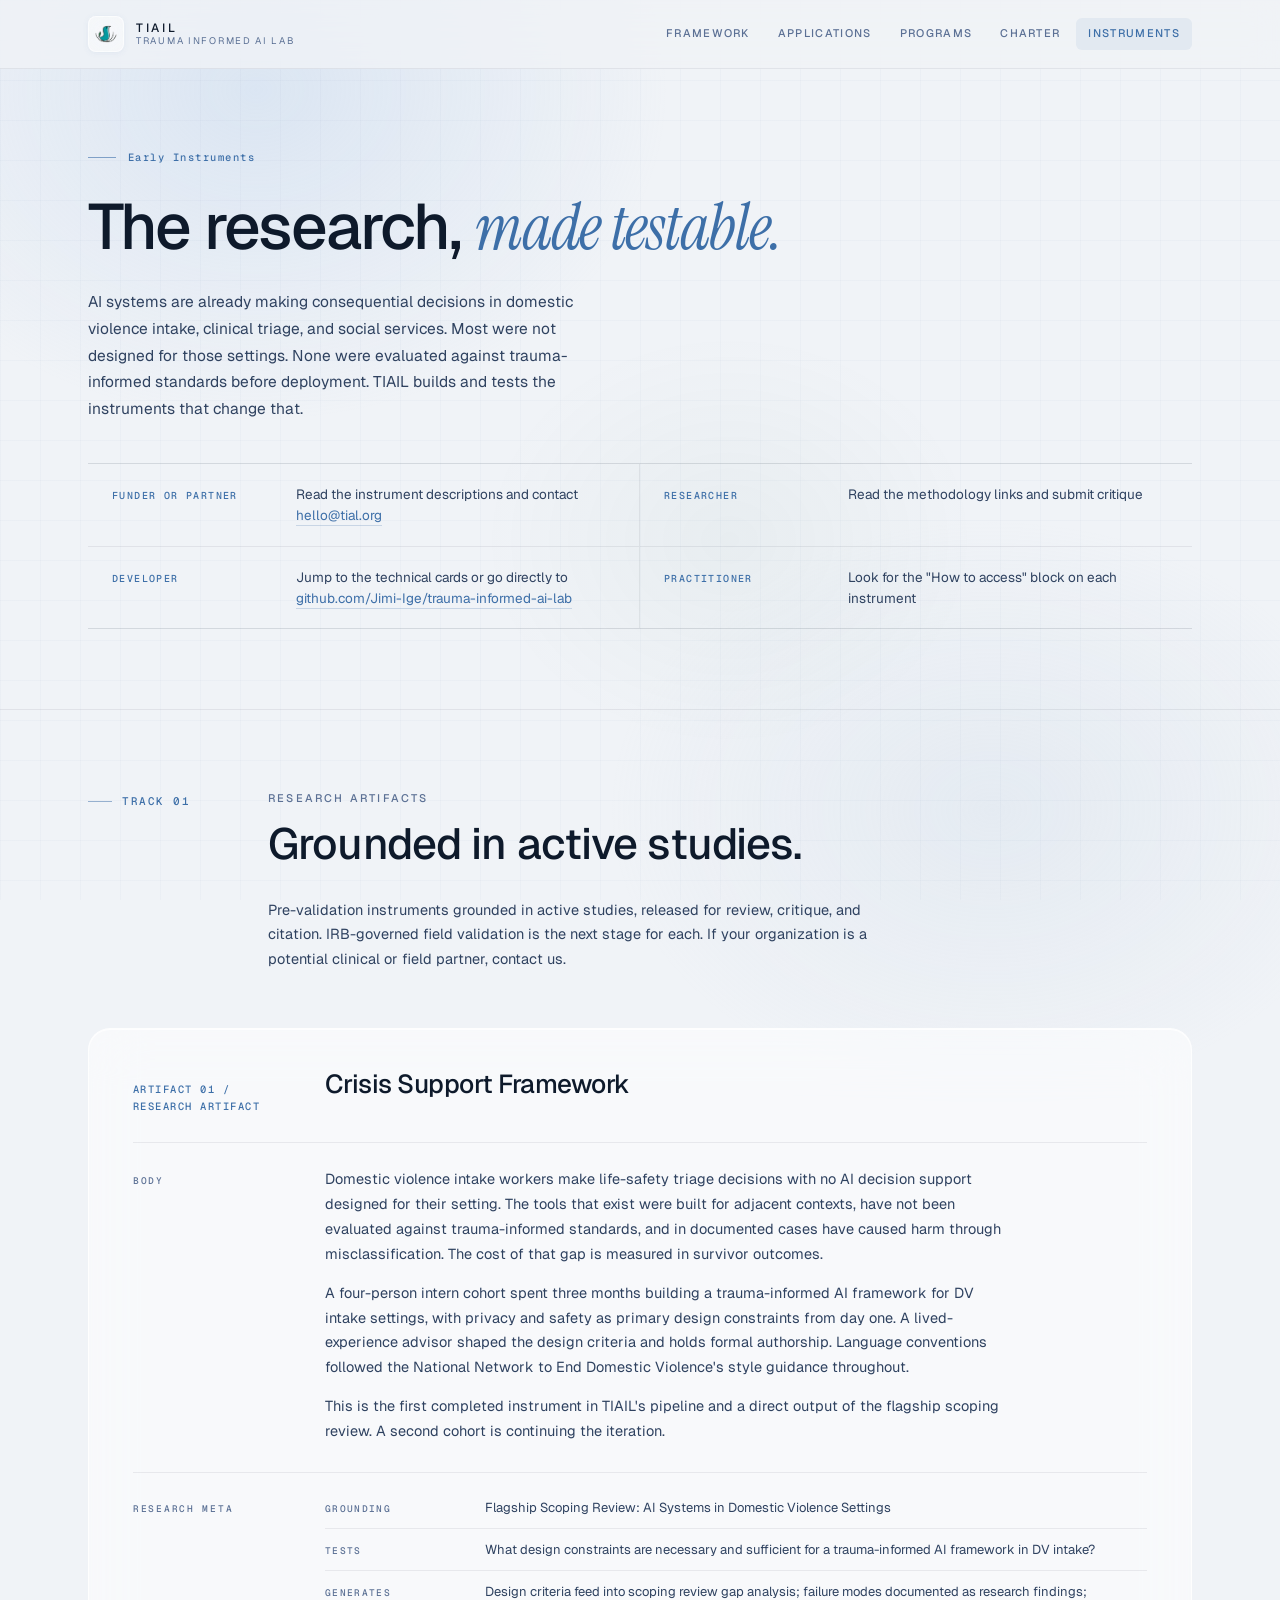
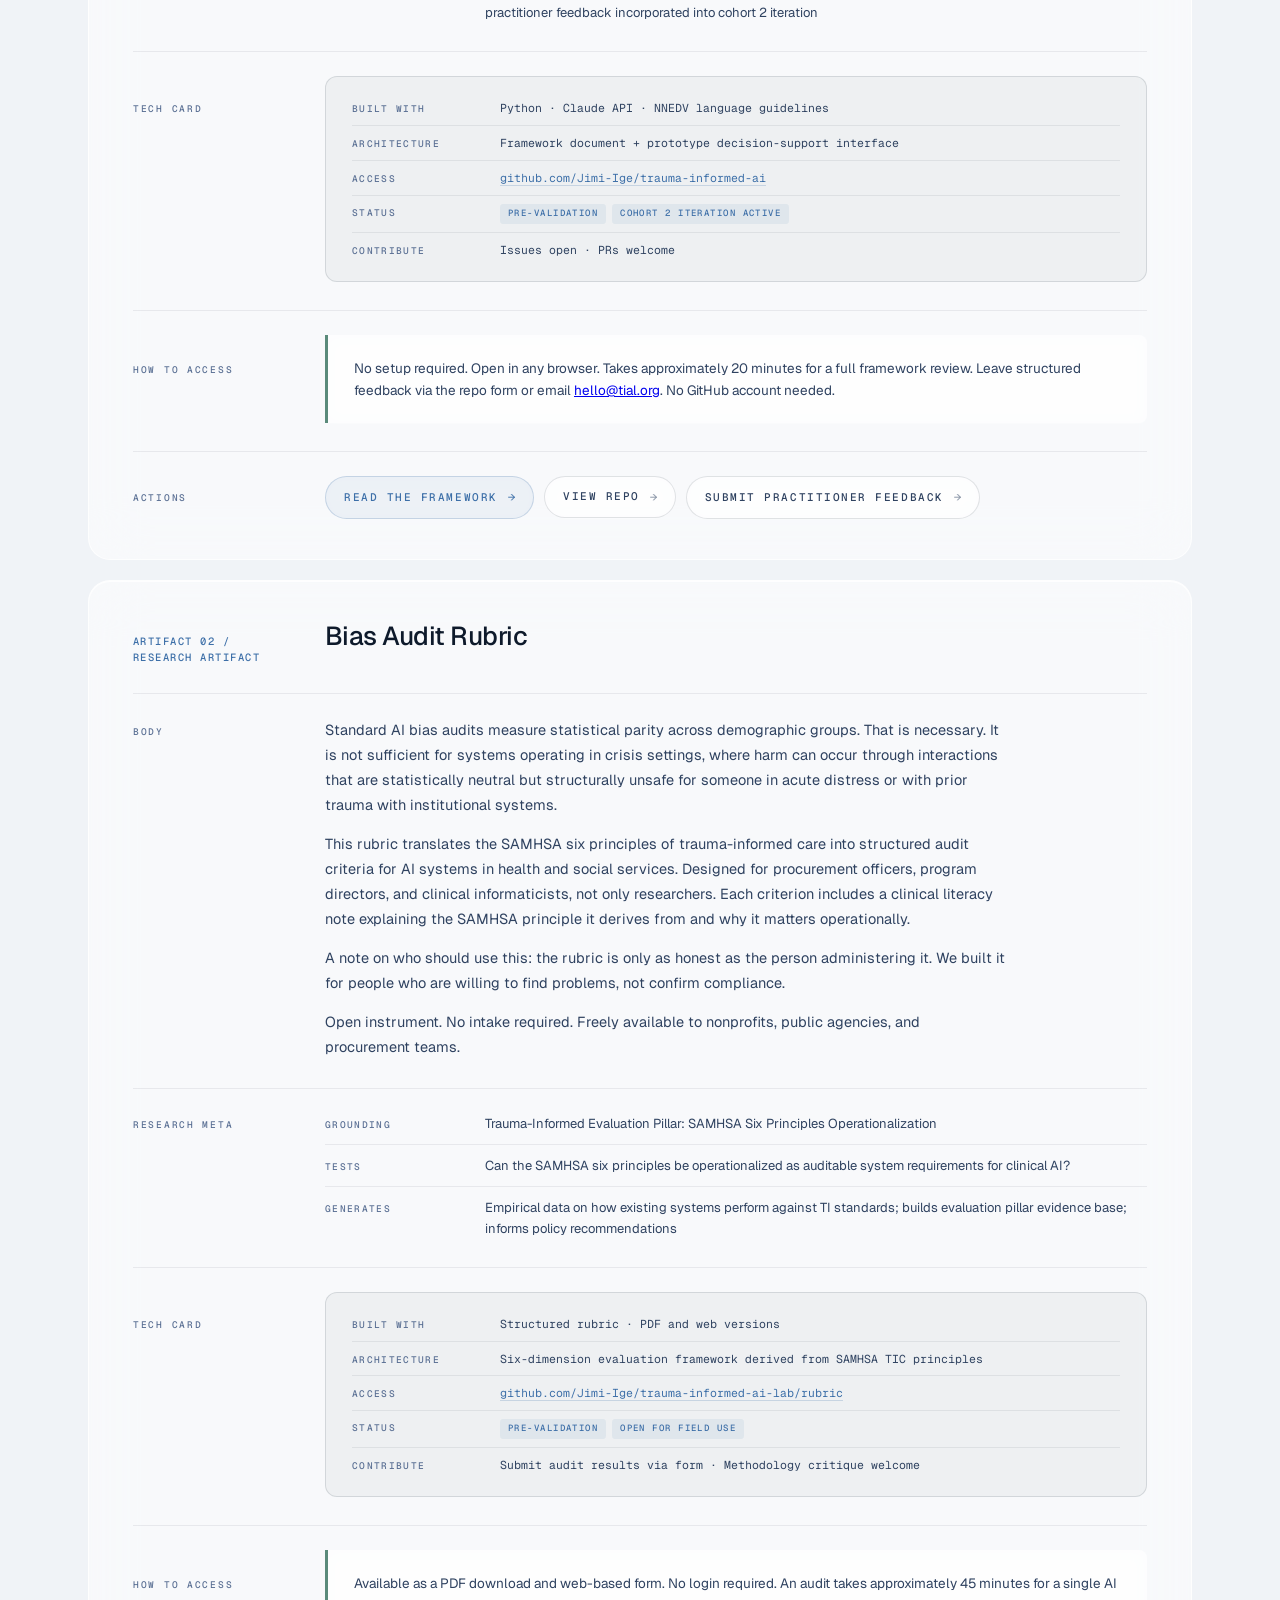
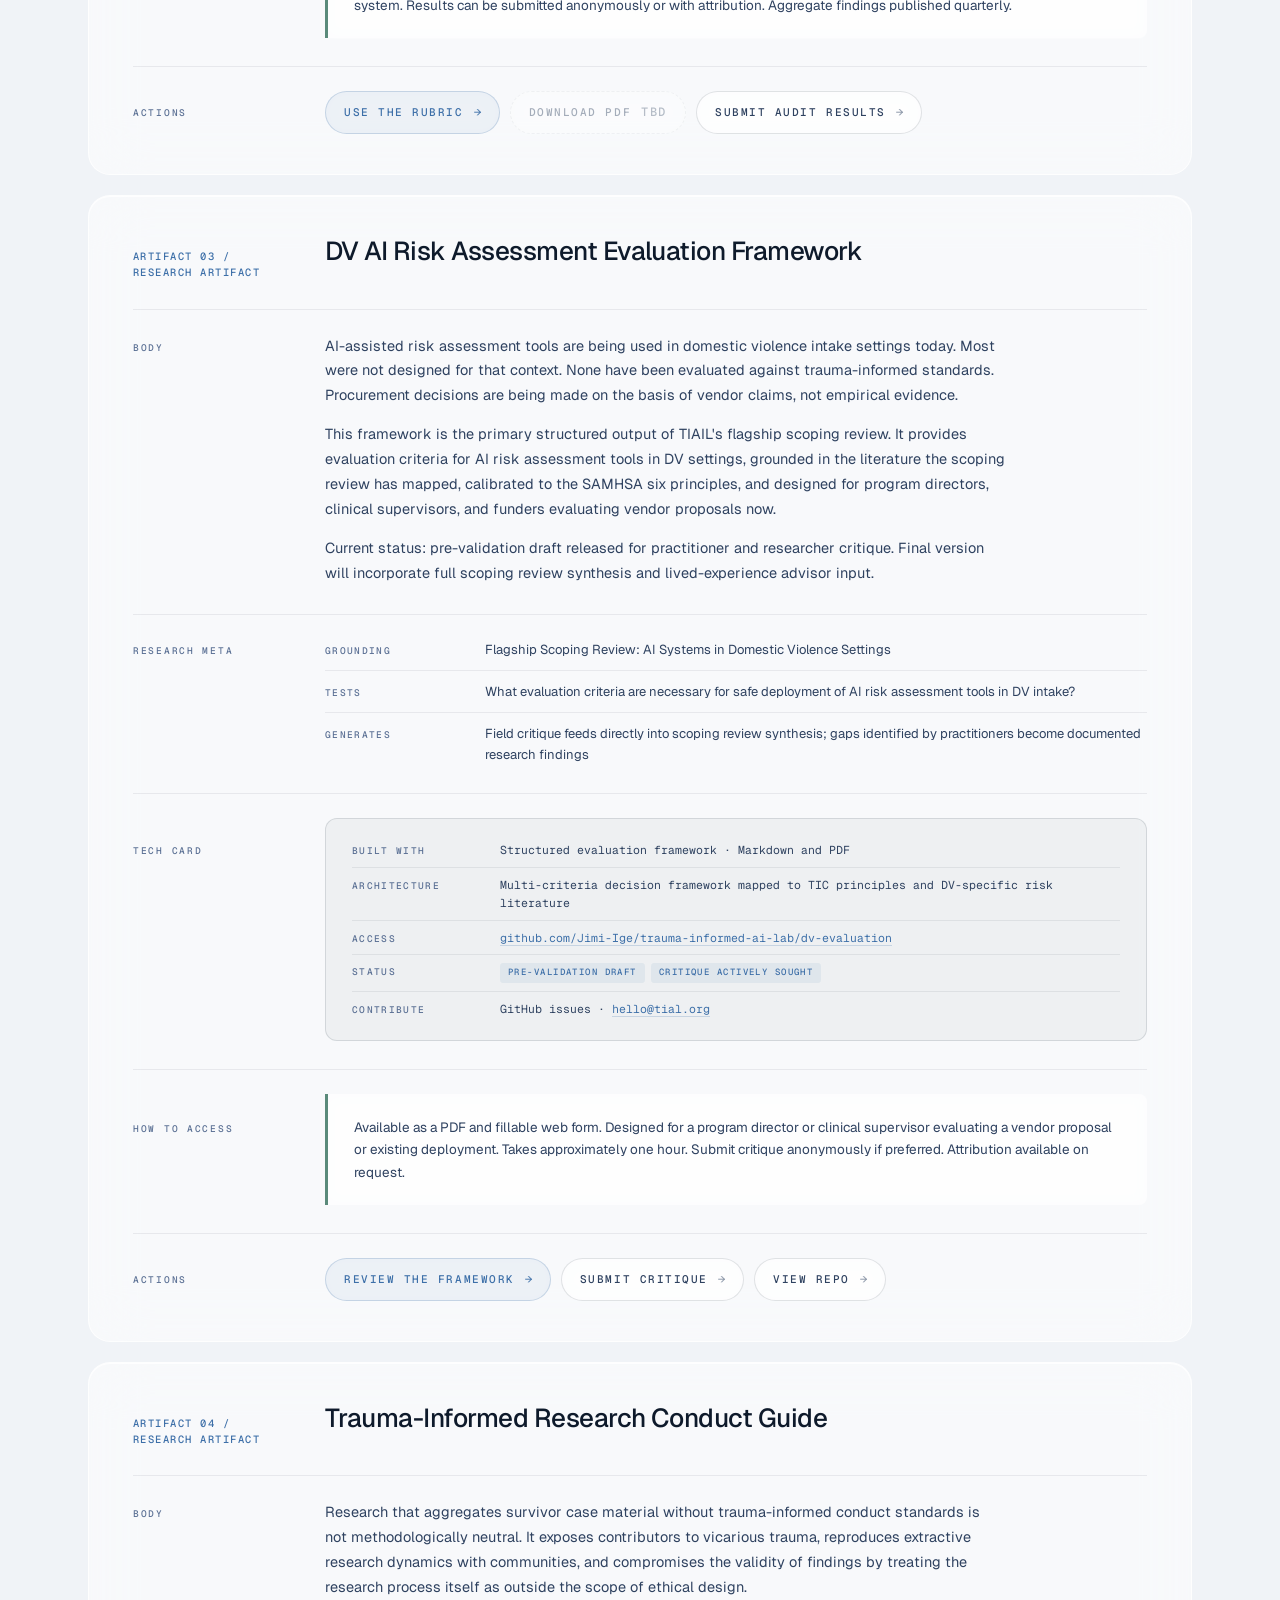
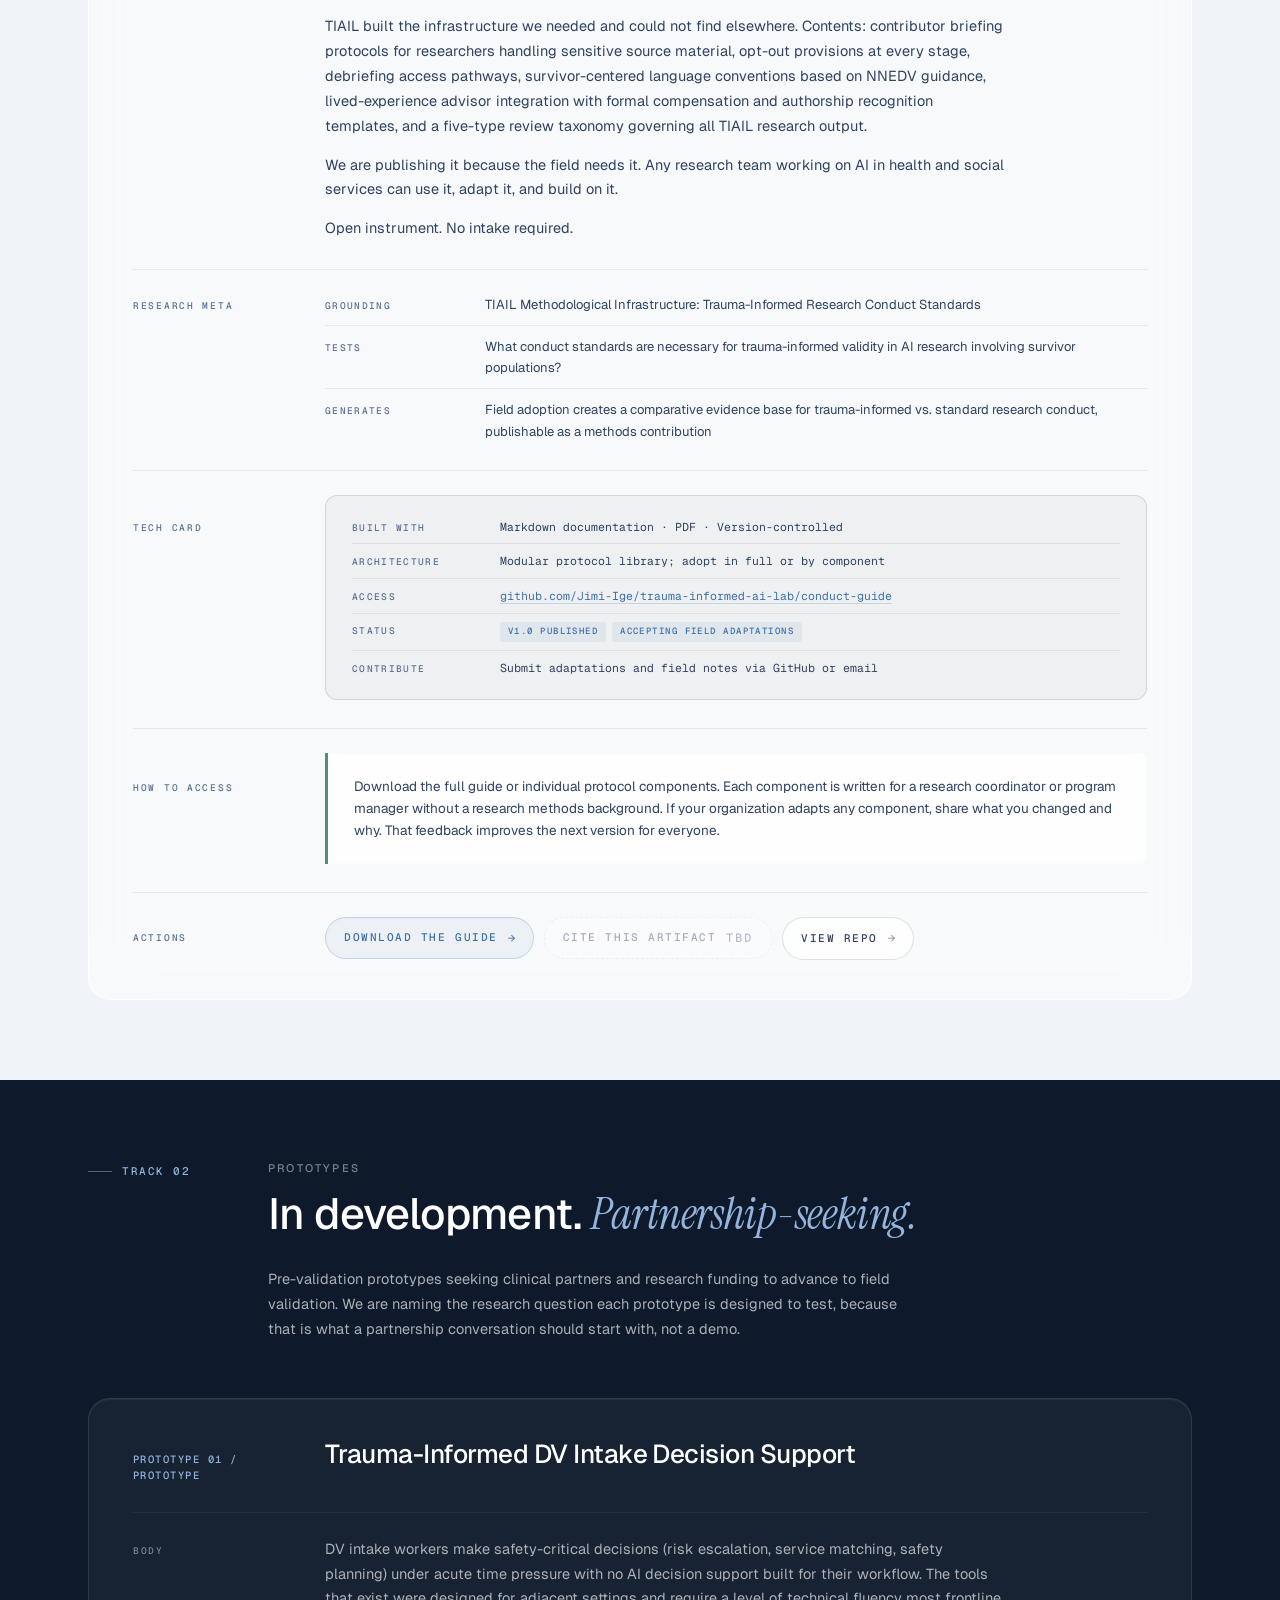
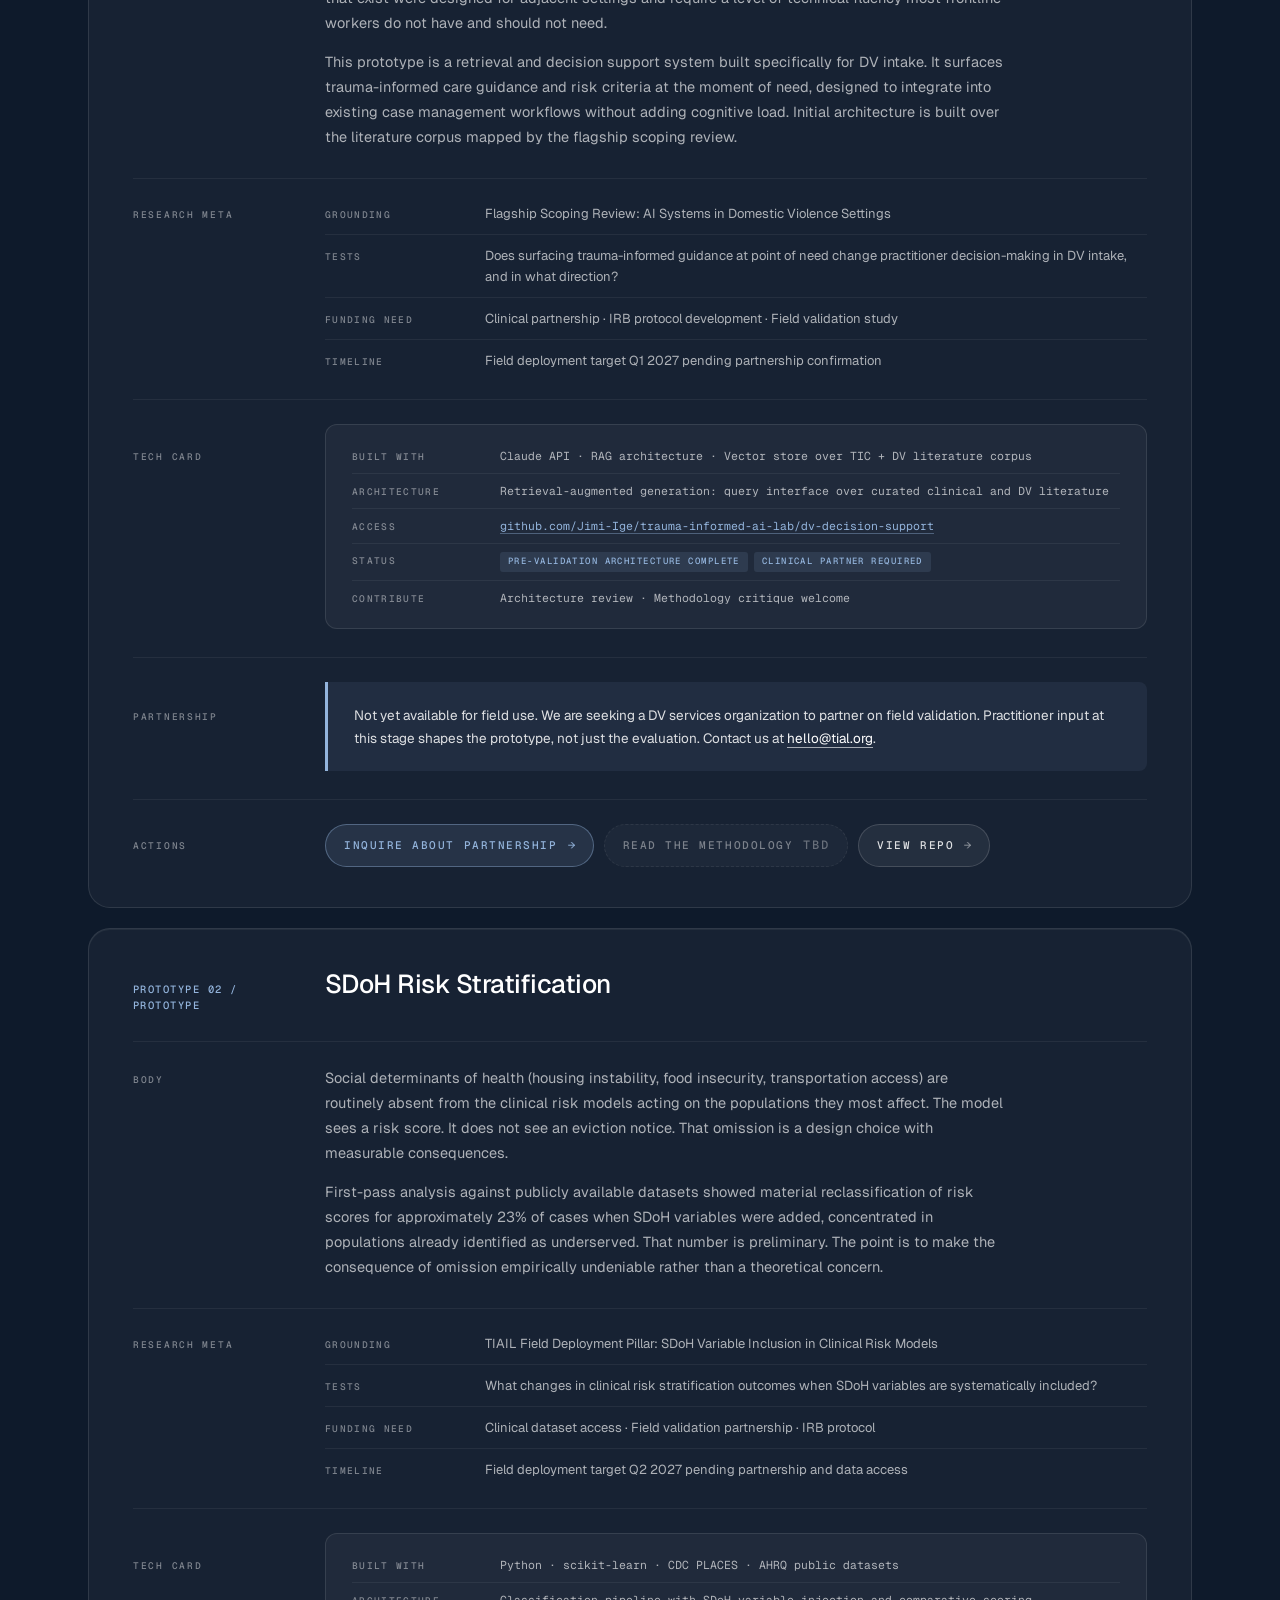
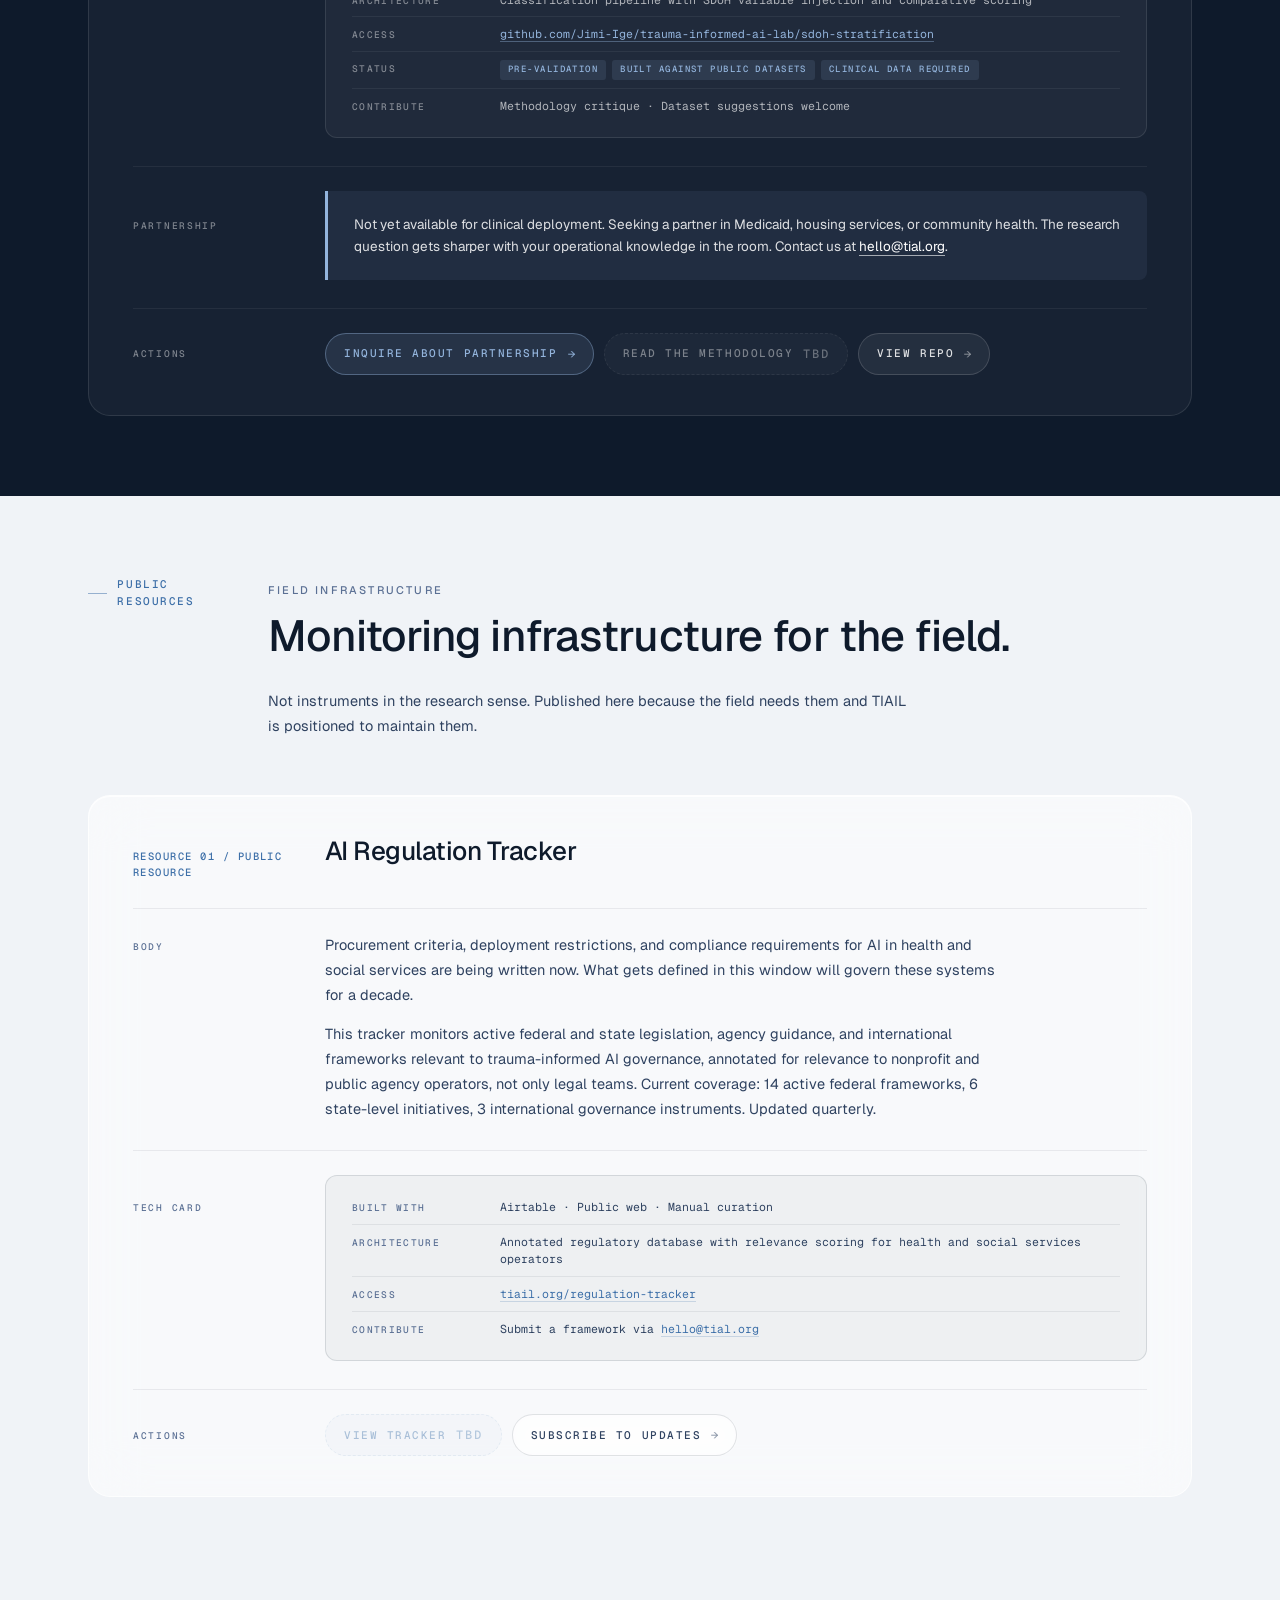
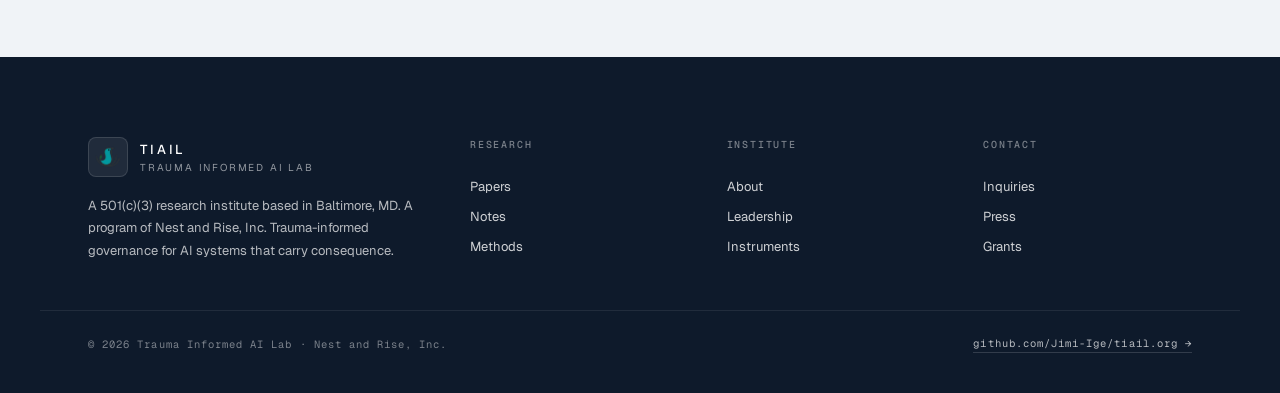
==== early-instruments/index.html @ dbe0c2d2 "Add Early Instruments page at /early-instruments/ Build the Early Instruments section per the suppli" ====
<!DOCTYPE html>
<html lang="en">
<head>
<meta charset="UTF-8" />
<meta name="viewport" content="width=device-width,initial-scale=1" />
<title>Early Instruments — TIAIL</title>
<meta name="description" content="Pre-validation research artifacts and prototypes from the Trauma Informed AI Lab. Grounded in active studies. Released for review, critique, and partnership." />
<link rel="preconnect" href="https://fonts.googleapis.com">
<link rel="preconnect" href="https://fonts.gstatic.com" crossorigin>
<link href="https://fonts.googleapis.com/css2?family=Instrument+Serif:ital@0;1&family=Geist:wght@300;400;500;600&family=Geist+Mono:wght@400;500&display=swap" rel="stylesheet">
<link rel="stylesheet" href="/styles.css" />
</head>
<body data-density="dense">

<div class="bg"></div>
<div class="bg-accent"></div>
<div class="bg-grid"></div>

<!-- ──────────────── HEADER (shared layout) ──────────────── -->
<header class="site-header">
  <div class="header-inner">
    <div class="wordmark">
      <a href="/">
        <div class="wordmark-tile">
          <img src="/assets/nest-and-rise.png" alt="Nest and Rise" />
        </div>
        <div class="wordmark-text">
          <div class="wordmark-main">TIAIL</div>
          <div class="wordmark-sub">Trauma Informed AI Lab</div>
        </div>
      </a>
    </div>
    <nav class="nav">
      <a href="/#framework">Framework</a>
      <a href="/#applications">Applications</a>
      <a href="/#programs">Programs</a>
      <a href="/#charter">Charter</a>
      <a href="/early-instruments/" class="active">Instruments</a>
    </nav>
  </div>
</header>

<!-- ──────────────── BAND 1 — HERO ──────────────── -->
<section class="section">
  <div class="wrap">
    <div class="hero-eyebrow">Early Instruments</div>
    <h1 class="hero-title">The research, <em>made testable.</em></h1>
    <p class="hero-body">
      AI systems are already making consequential decisions in domestic violence intake, clinical
      triage, and social services. Most were not designed for those settings. None were evaluated
      against trauma-informed standards before deployment. TIAIL builds and tests the instruments
      that change that.
    </p>
    <div class="audience-routing">
      <div class="audience-row">
        <div class="audience-role">Funder or partner</div>
        <div class="audience-direction">Read the instrument descriptions and contact <a href="mailto:hello@tial.org">hello@tial.org</a></div>
      </div>
      <div class="audience-row">
        <div class="audience-role">Researcher</div>
        <div class="audience-direction">Read the methodology links and submit critique</div>
      </div>
      <div class="audience-row">
        <div class="audience-role">Developer</div>
        <div class="audience-direction">Jump to the technical cards or go directly to <a href="https://github.com/Jimi-Ige/trauma-informed-ai-lab" target="_blank" rel="noopener">github.com/Jimi-Ige/trauma-informed-ai-lab</a></div>
      </div>
      <div class="audience-row">
        <div class="audience-role">Practitioner</div>
        <div class="audience-direction">Look for the "How to access" block on each instrument</div>
      </div>
    </div>
  </div>
</section>

<!-- ──────────────── BAND 2 — TRACK 01: RESEARCH ARTIFACTS ──────────────── -->
<section class="section">
  <div class="wrap">
    <div class="sec-head track-head">
      <div class="sec-n">Track 01</div>
      <div>
        <div class="sec-label">Research Artifacts</div>
        <h2 class="sec-title">Grounded in active studies.</h2>
        <div class="sec-intro">
          Pre-validation instruments grounded in active studies, released for review, critique, and
          citation. IRB-governed field validation is the next stage for each. If your organization
          is a potential clinical or field partner, contact us.
        </div>
      </div>
    </div>

    <div class="instrument-list">

      <!-- ARTIFACT 01 — Crisis Support Framework -->
      <article class="instrument" id="artifact-01">
        <div class="instrument-row">
          <div class="instrument-index">Artifact 01 / Research Artifact</div>
          <h3 class="instrument-title">Crisis Support Framework</h3>
        </div>
        <div class="instrument-row">
          <div class="instrument-gutter-label">Body</div>
          <div class="instrument-body-text">
            <p>Domestic violence intake workers make life-safety triage decisions with no AI decision support designed for their setting. The tools that exist were built for adjacent contexts, have not been evaluated against trauma-informed standards, and in documented cases have caused harm through misclassification. The cost of that gap is measured in survivor outcomes.</p>
            <p>A four-person intern cohort spent three months building a trauma-informed AI framework for DV intake settings, with privacy and safety as primary design constraints from day one. A lived-experience advisor shaped the design criteria and holds formal authorship. Language conventions followed the National Network to End Domestic Violence's style guidance throughout.</p>
            <p>This is the first completed instrument in TIAIL's pipeline and a direct output of the flagship scoping review. A second cohort is continuing the iteration.</p>
          </div>
        </div>
        <div class="instrument-row">
          <div class="instrument-gutter-label">Research meta</div>
          <div class="research-meta-list">
            <div class="research-meta-row">
              <div class="research-meta-label">Grounding</div>
              <div class="research-meta-value">Flagship Scoping Review: AI Systems in Domestic Violence Settings</div>
            </div>
            <div class="research-meta-row">
              <div class="research-meta-label">Tests</div>
              <div class="research-meta-value">What design constraints are necessary and sufficient for a trauma-informed AI framework in DV intake?</div>
            </div>
            <div class="research-meta-row">
              <div class="research-meta-label">Generates</div>
              <div class="research-meta-value">Design criteria feed into scoping review gap analysis; failure modes documented as research findings; practitioner feedback incorporated into cohort 2 iteration</div>
            </div>
          </div>
        </div>
        <div class="instrument-row">
          <div class="instrument-gutter-label">Tech card</div>
          <div class="tech-card">
            <div class="tech-row">
              <div class="tech-label">Built with</div>
              <div class="tech-value">Python · Claude API · NNEDV language guidelines</div>
            </div>
            <div class="tech-row">
              <div class="tech-label">Architecture</div>
              <div class="tech-value">Framework document + prototype decision-support interface</div>
            </div>
            <div class="tech-row">
              <div class="tech-label">Access</div>
              <div class="tech-value"><a href="https://github.com/Jimi-Ige/trauma-informed-ai" target="_blank" rel="noopener">github.com/Jimi-Ige/trauma-informed-ai</a></div>
            </div>
            <div class="tech-row">
              <div class="tech-label">Status</div>
              <div class="tech-value">
                <div class="tech-badges">
                  <span class="tech-badge">Pre-validation</span>
                  <span class="tech-badge">Cohort 2 iteration active</span>
                </div>
              </div>
            </div>
            <div class="tech-row">
              <div class="tech-label">Contribute</div>
              <div class="tech-value">Issues open · PRs welcome</div>
            </div>
          </div>
        </div>
        <div class="instrument-row">
          <div class="instrument-gutter-label">How to access</div>
          <div class="practitioner-block">
            <p class="practitioner-text">No setup required. Open in any browser. Takes approximately 20 minutes for a full framework review. Leave structured feedback via the repo form or email <a href="mailto:hello@tial.org">hello@tial.org</a>. No GitHub account needed.</p>
          </div>
        </div>
        <div class="instrument-row">
          <div class="instrument-gutter-label">Actions</div>
          <div class="cta-row">
            <a class="cta-btn primary" href="https://github.com/Jimi-Ige/trauma-informed-ai" target="_blank" rel="noopener">Read the framework</a>
            <a class="cta-btn" href="https://github.com/Jimi-Ige/trauma-informed-ai" target="_blank" rel="noopener">View repo</a>
            <a class="cta-btn" href="mailto:hello@tial.org">Submit practitioner feedback</a>
          </div>
        </div>
      </article>

      <!-- ARTIFACT 02 — Bias Audit Rubric -->
      <article class="instrument" id="artifact-02">
        <div class="instrument-row">
          <div class="instrument-index">Artifact 02 / Research Artifact</div>
          <h3 class="instrument-title">Bias Audit Rubric</h3>
        </div>
        <div class="instrument-row">
          <div class="instrument-gutter-label">Body</div>
          <div class="instrument-body-text">
            <p>Standard AI bias audits measure statistical parity across demographic groups. That is necessary. It is not sufficient for systems operating in crisis settings, where harm can occur through interactions that are statistically neutral but structurally unsafe for someone in acute distress or with prior trauma with institutional systems.</p>
            <p>This rubric translates the SAMHSA six principles of trauma-informed care into structured audit criteria for AI systems in health and social services. Designed for procurement officers, program directors, and clinical informaticists, not only researchers. Each criterion includes a clinical literacy note explaining the SAMHSA principle it derives from and why it matters operationally.</p>
            <p>A note on who should use this: the rubric is only as honest as the person administering it. We built it for people who are willing to find problems, not confirm compliance.</p>
            <p>Open instrument. No intake required. Freely available to nonprofits, public agencies, and procurement teams.</p>
          </div>
        </div>
        <div class="instrument-row">
          <div class="instrument-gutter-label">Research meta</div>
          <div class="research-meta-list">
            <div class="research-meta-row">
              <div class="research-meta-label">Grounding</div>
              <div class="research-meta-value">Trauma-Informed Evaluation Pillar: SAMHSA Six Principles Operationalization</div>
            </div>
            <div class="research-meta-row">
              <div class="research-meta-label">Tests</div>
              <div class="research-meta-value">Can the SAMHSA six principles be operationalized as auditable system requirements for clinical AI?</div>
            </div>
            <div class="research-meta-row">
              <div class="research-meta-label">Generates</div>
              <div class="research-meta-value">Empirical data on how existing systems perform against TI standards; builds evaluation pillar evidence base; informs policy recommendations</div>
            </div>
          </div>
        </div>
        <div class="instrument-row">
          <div class="instrument-gutter-label">Tech card</div>
          <div class="tech-card">
            <div class="tech-row">
              <div class="tech-label">Built with</div>
              <div class="tech-value">Structured rubric · PDF and web versions</div>
            </div>
            <div class="tech-row">
              <div class="tech-label">Architecture</div>
              <div class="tech-value">Six-dimension evaluation framework derived from SAMHSA TIC principles</div>
            </div>
            <div class="tech-row">
              <div class="tech-label">Access</div>
              <div class="tech-value"><a href="https://github.com/Jimi-Ige/trauma-informed-ai-lab/rubric" target="_blank" rel="noopener">github.com/Jimi-Ige/trauma-informed-ai-lab/rubric</a></div>
            </div>
            <div class="tech-row">
              <div class="tech-label">Status</div>
              <div class="tech-value">
                <div class="tech-badges">
                  <span class="tech-badge">Pre-validation</span>
                  <span class="tech-badge">Open for field use</span>
                </div>
              </div>
            </div>
            <div class="tech-row">
              <div class="tech-label">Contribute</div>
              <div class="tech-value">Submit audit results via form · Methodology critique welcome</div>
            </div>
          </div>
        </div>
        <div class="instrument-row">
          <div class="instrument-gutter-label">How to access</div>
          <div class="practitioner-block">
            <p class="practitioner-text">Available as a PDF download and web-based form. No login required. An audit takes approximately 45 minutes for a single AI system. Results can be submitted anonymously or with attribution. Aggregate findings published quarterly.</p>
          </div>
        </div>
        <div class="instrument-row">
          <div class="instrument-gutter-label">Actions</div>
          <div class="cta-row">
            <a class="cta-btn primary" href="https://github.com/Jimi-Ige/trauma-informed-ai-lab/rubric" target="_blank" rel="noopener">Use the rubric</a>
            <a class="cta-btn disabled" href="[PDF link]" aria-disabled="true">Download PDF</a>
            <a class="cta-btn" href="mailto:hello@tial.org">Submit audit results</a>
          </div>
        </div>
      </article>

      <!-- ARTIFACT 03 — DV AI Risk Assessment Evaluation Framework -->
      <article class="instrument" id="artifact-03">
        <div class="instrument-row">
          <div class="instrument-index">Artifact 03 / Research Artifact</div>
          <h3 class="instrument-title">DV AI Risk Assessment Evaluation Framework</h3>
        </div>
        <div class="instrument-row">
          <div class="instrument-gutter-label">Body</div>
          <div class="instrument-body-text">
            <p>AI-assisted risk assessment tools are being used in domestic violence intake settings today. Most were not designed for that context. None have been evaluated against trauma-informed standards. Procurement decisions are being made on the basis of vendor claims, not empirical evidence.</p>
            <p>This framework is the primary structured output of TIAIL's flagship scoping review. It provides evaluation criteria for AI risk assessment tools in DV settings, grounded in the literature the scoping review has mapped, calibrated to the SAMHSA six principles, and designed for program directors, clinical supervisors, and funders evaluating vendor proposals now.</p>
            <p>Current status: pre-validation draft released for practitioner and researcher critique. Final version will incorporate full scoping review synthesis and lived-experience advisor input.</p>
          </div>
        </div>
        <div class="instrument-row">
          <div class="instrument-gutter-label">Research meta</div>
          <div class="research-meta-list">
            <div class="research-meta-row">
              <div class="research-meta-label">Grounding</div>
              <div class="research-meta-value">Flagship Scoping Review: AI Systems in Domestic Violence Settings</div>
            </div>
            <div class="research-meta-row">
              <div class="research-meta-label">Tests</div>
              <div class="research-meta-value">What evaluation criteria are necessary for safe deployment of AI risk assessment tools in DV intake?</div>
            </div>
            <div class="research-meta-row">
              <div class="research-meta-label">Generates</div>
              <div class="research-meta-value">Field critique feeds directly into scoping review synthesis; gaps identified by practitioners become documented research findings</div>
            </div>
          </div>
        </div>
        <div class="instrument-row">
          <div class="instrument-gutter-label">Tech card</div>
          <div class="tech-card">
            <div class="tech-row">
              <div class="tech-label">Built with</div>
              <div class="tech-value">Structured evaluation framework · Markdown and PDF</div>
            </div>
            <div class="tech-row">
              <div class="tech-label">Architecture</div>
              <div class="tech-value">Multi-criteria decision framework mapped to TIC principles and DV-specific risk literature</div>
            </div>
            <div class="tech-row">
              <div class="tech-label">Access</div>
              <div class="tech-value"><a href="https://github.com/Jimi-Ige/trauma-informed-ai-lab/dv-evaluation" target="_blank" rel="noopener">github.com/Jimi-Ige/trauma-informed-ai-lab/dv-evaluation</a></div>
            </div>
            <div class="tech-row">
              <div class="tech-label">Status</div>
              <div class="tech-value">
                <div class="tech-badges">
                  <span class="tech-badge">Pre-validation draft</span>
                  <span class="tech-badge">Critique actively sought</span>
                </div>
              </div>
            </div>
            <div class="tech-row">
              <div class="tech-label">Contribute</div>
              <div class="tech-value">GitHub issues · <a href="mailto:hello@tial.org">hello@tial.org</a></div>
            </div>
          </div>
        </div>
        <div class="instrument-row">
          <div class="instrument-gutter-label">How to access</div>
          <div class="practitioner-block">
            <p class="practitioner-text">Available as a PDF and fillable web form. Designed for a program director or clinical supervisor evaluating a vendor proposal or existing deployment. Takes approximately one hour. Submit critique anonymously if preferred. Attribution available on request.</p>
          </div>
        </div>
        <div class="instrument-row">
          <div class="instrument-gutter-label">Actions</div>
          <div class="cta-row">
            <a class="cta-btn primary" href="https://github.com/Jimi-Ige/trauma-informed-ai-lab/dv-evaluation" target="_blank" rel="noopener">Review the framework</a>
            <a class="cta-btn" href="mailto:hello@tial.org">Submit critique</a>
            <a class="cta-btn" href="https://github.com/Jimi-Ige/trauma-informed-ai-lab/dv-evaluation" target="_blank" rel="noopener">View repo</a>
          </div>
        </div>
      </article>

      <!-- ARTIFACT 04 — Trauma-Informed Research Conduct Guide -->
      <article class="instrument" id="artifact-04">
        <div class="instrument-row">
          <div class="instrument-index">Artifact 04 / Research Artifact</div>
          <h3 class="instrument-title">Trauma-Informed Research Conduct Guide</h3>
        </div>
        <div class="instrument-row">
          <div class="instrument-gutter-label">Body</div>
          <div class="instrument-body-text">
            <p>Research that aggregates survivor case material without trauma-informed conduct standards is not methodologically neutral. It exposes contributors to vicarious trauma, reproduces extractive research dynamics with communities, and compromises the validity of findings by treating the research process itself as outside the scope of ethical design.</p>
            <p>TIAIL built the infrastructure we needed and could not find elsewhere. Contents: contributor briefing protocols for researchers handling sensitive source material, opt-out provisions at every stage, debriefing access pathways, survivor-centered language conventions based on NNEDV guidance, lived-experience advisor integration with formal compensation and authorship recognition templates, and a five-type review taxonomy governing all TIAIL research output.</p>
            <p>We are publishing it because the field needs it. Any research team working on AI in health and social services can use it, adapt it, and build on it.</p>
            <p>Open instrument. No intake required.</p>
          </div>
        </div>
        <div class="instrument-row">
          <div class="instrument-gutter-label">Research meta</div>
          <div class="research-meta-list">
            <div class="research-meta-row">
              <div class="research-meta-label">Grounding</div>
              <div class="research-meta-value">TIAIL Methodological Infrastructure: Trauma-Informed Research Conduct Standards</div>
            </div>
            <div class="research-meta-row">
              <div class="research-meta-label">Tests</div>
              <div class="research-meta-value">What conduct standards are necessary for trauma-informed validity in AI research involving survivor populations?</div>
            </div>
            <div class="research-meta-row">
              <div class="research-meta-label">Generates</div>
              <div class="research-meta-value">Field adoption creates a comparative evidence base for trauma-informed vs. standard research conduct, publishable as a methods contribution</div>
            </div>
          </div>
        </div>
        <div class="instrument-row">
          <div class="instrument-gutter-label">Tech card</div>
          <div class="tech-card">
            <div class="tech-row">
              <div class="tech-label">Built with</div>
              <div class="tech-value">Markdown documentation · PDF · Version-controlled</div>
            </div>
            <div class="tech-row">
              <div class="tech-label">Architecture</div>
              <div class="tech-value">Modular protocol library; adopt in full or by component</div>
            </div>
            <div class="tech-row">
              <div class="tech-label">Access</div>
              <div class="tech-value"><a href="https://github.com/Jimi-Ige/trauma-informed-ai-lab/conduct-guide" target="_blank" rel="noopener">github.com/Jimi-Ige/trauma-informed-ai-lab/conduct-guide</a></div>
            </div>
            <div class="tech-row">
              <div class="tech-label">Status</div>
              <div class="tech-value">
                <div class="tech-badges">
                  <span class="tech-badge">V1.0 published</span>
                  <span class="tech-badge">Accepting field adaptations</span>
                </div>
              </div>
            </div>
            <div class="tech-row">
              <div class="tech-label">Contribute</div>
              <div class="tech-value">Submit adaptations and field notes via GitHub or email</div>
            </div>
          </div>
        </div>
        <div class="instrument-row">
          <div class="instrument-gutter-label">How to access</div>
          <div class="practitioner-block">
            <p class="practitioner-text">Download the full guide or individual protocol components. Each component is written for a research coordinator or program manager without a research methods background. If your organization adapts any component, share what you changed and why. That feedback improves the next version for everyone.</p>
          </div>
        </div>
        <div class="instrument-row">
          <div class="instrument-gutter-label">Actions</div>
          <div class="cta-row">
            <a class="cta-btn primary" href="https://github.com/Jimi-Ige/trauma-informed-ai-lab/conduct-guide" target="_blank" rel="noopener">Download the guide</a>
            <a class="cta-btn disabled" href="[citation link]" aria-disabled="true">Cite this artifact</a>
            <a class="cta-btn" href="https://github.com/Jimi-Ige/trauma-informed-ai-lab/conduct-guide" target="_blank" rel="noopener">View repo</a>
          </div>
        </div>
      </article>

    </div>
  </div>
</section>

<!-- ──────────────── BAND 3 — TRACK 02: PROTOTYPES (dark palette) ──────────────── -->
<section class="section section-dark">
  <div class="wrap">
    <div class="sec-head track-head">
      <div class="sec-n">Track 02</div>
      <div>
        <div class="sec-label">Prototypes</div>
        <h2 class="sec-title">In development. <em>Partnership-seeking.</em></h2>
        <div class="sec-intro">
          Pre-validation prototypes seeking clinical partners and research funding to advance to
          field validation. We are naming the research question each prototype is designed to
          test, because that is what a partnership conversation should start with, not a demo.
        </div>
      </div>
    </div>

    <div class="instrument-list">

      <!-- PROTOTYPE 01 — Trauma-Informed DV Intake Decision Support -->
      <article class="instrument" id="prototype-01">
        <div class="instrument-row">
          <div class="instrument-index">Prototype 01 / Prototype</div>
          <h3 class="instrument-title">Trauma-Informed DV Intake Decision Support</h3>
        </div>
        <div class="instrument-row">
          <div class="instrument-gutter-label">Body</div>
          <div class="instrument-body-text">
            <p>DV intake workers make safety-critical decisions (risk escalation, service matching, safety planning) under acute time pressure with no AI decision support built for their workflow. The tools that exist were designed for adjacent settings and require a level of technical fluency most frontline workers do not have and should not need.</p>
            <p>This prototype is a retrieval and decision support system built specifically for DV intake. It surfaces trauma-informed care guidance and risk criteria at the moment of need, designed to integrate into existing case management workflows without adding cognitive load. Initial architecture is built over the literature corpus mapped by the flagship scoping review.</p>
          </div>
        </div>
        <div class="instrument-row">
          <div class="instrument-gutter-label">Research meta</div>
          <div class="research-meta-list">
            <div class="research-meta-row">
              <div class="research-meta-label">Grounding</div>
              <div class="research-meta-value">Flagship Scoping Review: AI Systems in Domestic Violence Settings</div>
            </div>
            <div class="research-meta-row">
              <div class="research-meta-label">Tests</div>
              <div class="research-meta-value">Does surfacing trauma-informed guidance at point of need change practitioner decision-making in DV intake, and in what direction?</div>
            </div>
            <div class="research-meta-row">
              <div class="research-meta-label">Funding need</div>
              <div class="research-meta-value">Clinical partnership · IRB protocol development · Field validation study</div>
            </div>
            <div class="research-meta-row">
              <div class="research-meta-label">Timeline</div>
              <div class="research-meta-value">Field deployment target Q1 2027 pending partnership confirmation</div>
            </div>
          </div>
        </div>
        <div class="instrument-row">
          <div class="instrument-gutter-label">Tech card</div>
          <div class="tech-card">
            <div class="tech-row">
              <div class="tech-label">Built with</div>
              <div class="tech-value">Claude API · RAG architecture · Vector store over TIC + DV literature corpus</div>
            </div>
            <div class="tech-row">
              <div class="tech-label">Architecture</div>
              <div class="tech-value">Retrieval-augmented generation: query interface over curated clinical and DV literature</div>
            </div>
            <div class="tech-row">
              <div class="tech-label">Access</div>
              <div class="tech-value"><a href="https://github.com/Jimi-Ige/trauma-informed-ai-lab/dv-decision-support" target="_blank" rel="noopener">github.com/Jimi-Ige/trauma-informed-ai-lab/dv-decision-support</a></div>
            </div>
            <div class="tech-row">
              <div class="tech-label">Status</div>
              <div class="tech-value">
                <div class="tech-badges">
                  <span class="tech-badge">Pre-validation architecture complete</span>
                  <span class="tech-badge">Clinical partner required</span>
                </div>
              </div>
            </div>
            <div class="tech-row">
              <div class="tech-label">Contribute</div>
              <div class="tech-value">Architecture review · Methodology critique welcome</div>
            </div>
          </div>
        </div>
        <div class="instrument-row">
          <div class="instrument-gutter-label">Partnership</div>
          <div class="partnership-callout">
            <p class="partnership-text">Not yet available for field use. We are seeking a DV services organization to partner on field validation. Practitioner input at this stage shapes the prototype, not just the evaluation. Contact us at <a href="mailto:hello@tial.org">hello@tial.org</a>.</p>
          </div>
        </div>
        <div class="instrument-row">
          <div class="instrument-gutter-label">Actions</div>
          <div class="cta-row">
            <a class="cta-btn primary" href="mailto:hello@tial.org">Inquire about partnership</a>
            <a class="cta-btn disabled" href="[methodology link]" aria-disabled="true">Read the methodology</a>
            <a class="cta-btn" href="https://github.com/Jimi-Ige/trauma-informed-ai-lab/dv-decision-support" target="_blank" rel="noopener">View repo</a>
          </div>
        </div>
      </article>

      <!-- PROTOTYPE 02 — SDoH Risk Stratification -->
      <article class="instrument" id="prototype-02">
        <div class="instrument-row">
          <div class="instrument-index">Prototype 02 / Prototype</div>
          <h3 class="instrument-title">SDoH Risk Stratification</h3>
        </div>
        <div class="instrument-row">
          <div class="instrument-gutter-label">Body</div>
          <div class="instrument-body-text">
            <p>Social determinants of health (housing instability, food insecurity, transportation access) are routinely absent from the clinical risk models acting on the populations they most affect. The model sees a risk score. It does not see an eviction notice. That omission is a design choice with measurable consequences.</p>
            <p>First-pass analysis against publicly available datasets showed material reclassification of risk scores for approximately 23% of cases when SDoH variables were added, concentrated in populations already identified as underserved. That number is preliminary. The point is to make the consequence of omission empirically undeniable rather than a theoretical concern.</p>
          </div>
        </div>
        <div class="instrument-row">
          <div class="instrument-gutter-label">Research meta</div>
          <div class="research-meta-list">
            <div class="research-meta-row">
              <div class="research-meta-label">Grounding</div>
              <div class="research-meta-value">TIAIL Field Deployment Pillar: SDoH Variable Inclusion in Clinical Risk Models</div>
            </div>
            <div class="research-meta-row">
              <div class="research-meta-label">Tests</div>
              <div class="research-meta-value">What changes in clinical risk stratification outcomes when SDoH variables are systematically included?</div>
            </div>
            <div class="research-meta-row">
              <div class="research-meta-label">Funding need</div>
              <div class="research-meta-value">Clinical dataset access · Field validation partnership · IRB protocol</div>
            </div>
            <div class="research-meta-row">
              <div class="research-meta-label">Timeline</div>
              <div class="research-meta-value">Field deployment target Q2 2027 pending partnership and data access</div>
            </div>
          </div>
        </div>
        <div class="instrument-row">
          <div class="instrument-gutter-label">Tech card</div>
          <div class="tech-card">
            <div class="tech-row">
              <div class="tech-label">Built with</div>
              <div class="tech-value">Python · scikit-learn · CDC PLACES · AHRQ public datasets</div>
            </div>
            <div class="tech-row">
              <div class="tech-label">Architecture</div>
              <div class="tech-value">Classification pipeline with SDoH variable injection and comparative scoring</div>
            </div>
            <div class="tech-row">
              <div class="tech-label">Access</div>
              <div class="tech-value"><a href="https://github.com/Jimi-Ige/trauma-informed-ai-lab/sdoh-stratification" target="_blank" rel="noopener">github.com/Jimi-Ige/trauma-informed-ai-lab/sdoh-stratification</a></div>
            </div>
            <div class="tech-row">
              <div class="tech-label">Status</div>
              <div class="tech-value">
                <div class="tech-badges">
                  <span class="tech-badge">Pre-validation</span>
                  <span class="tech-badge">Built against public datasets</span>
                  <span class="tech-badge">Clinical data required</span>
                </div>
              </div>
            </div>
            <div class="tech-row">
              <div class="tech-label">Contribute</div>
              <div class="tech-value">Methodology critique · Dataset suggestions welcome</div>
            </div>
          </div>
        </div>
        <div class="instrument-row">
          <div class="instrument-gutter-label">Partnership</div>
          <div class="partnership-callout">
            <p class="partnership-text">Not yet available for clinical deployment. Seeking a partner in Medicaid, housing services, or community health. The research question gets sharper with your operational knowledge in the room. Contact us at <a href="mailto:hello@tial.org">hello@tial.org</a>.</p>
          </div>
        </div>
        <div class="instrument-row">
          <div class="instrument-gutter-label">Actions</div>
          <div class="cta-row">
            <a class="cta-btn primary" href="mailto:hello@tial.org">Inquire about partnership</a>
            <a class="cta-btn disabled" href="[methodology link]" aria-disabled="true">Read the methodology</a>
            <a class="cta-btn" href="https://github.com/Jimi-Ige/trauma-informed-ai-lab/sdoh-stratification" target="_blank" rel="noopener">View repo</a>
          </div>
        </div>
      </article>

    </div>
  </div>
</section>

<!-- ──────────────── BAND 4 — PUBLIC RESOURCES ──────────────── -->
<section class="section">
  <div class="wrap">
    <div class="sec-head track-head">
      <div class="sec-n">Public Resources</div>
      <div>
        <div class="sec-label">Field infrastructure</div>
        <h2 class="sec-title">Monitoring infrastructure for the field.</h2>
        <div class="sec-intro">
          Not instruments in the research sense. Published here because the field needs them and
          TIAIL is positioned to maintain them.
        </div>
      </div>
    </div>

    <div class="instrument-list">

      <!-- RESOURCE 01 — AI Regulation Tracker -->
      <article class="instrument" id="resource-01">
        <div class="instrument-row">
          <div class="instrument-index">Resource 01 / Public Resource</div>
          <h3 class="instrument-title">AI Regulation Tracker</h3>
        </div>
        <div class="instrument-row">
          <div class="instrument-gutter-label">Body</div>
          <div class="instrument-body-text">
            <p>Procurement criteria, deployment restrictions, and compliance requirements for AI in health and social services are being written now. What gets defined in this window will govern these systems for a decade.</p>
            <p>This tracker monitors active federal and state legislation, agency guidance, and international frameworks relevant to trauma-informed AI governance, annotated for relevance to nonprofit and public agency operators, not only legal teams. Current coverage: 14 active federal frameworks, 6 state-level initiatives, 3 international governance instruments. Updated quarterly.</p>
          </div>
        </div>
        <div class="instrument-row">
          <div class="instrument-gutter-label">Tech card</div>
          <div class="tech-card">
            <div class="tech-row">
              <div class="tech-label">Built with</div>
              <div class="tech-value">Airtable · Public web · Manual curation</div>
            </div>
            <div class="tech-row">
              <div class="tech-label">Architecture</div>
              <div class="tech-value">Annotated regulatory database with relevance scoring for health and social services operators</div>
            </div>
            <div class="tech-row">
              <div class="tech-label">Access</div>
              <div class="tech-value"><a href="/regulation-tracker">tiail.org/regulation-tracker</a></div>
            </div>
            <div class="tech-row">
              <div class="tech-label">Contribute</div>
              <div class="tech-value">Submit a framework via <a href="mailto:hello@tial.org">hello@tial.org</a></div>
            </div>
          </div>
        </div>
        <div class="instrument-row">
          <div class="instrument-gutter-label">Actions</div>
          <div class="cta-row">
            <a class="cta-btn primary disabled" href="/regulation-tracker" aria-disabled="true">View tracker</a>
            <a class="cta-btn" href="https://substack.com/@nestandrise?r=5ml7id&amp;utm_campaign=profile&amp;utm_medium=profile-page" target="_blank" rel="noopener">Subscribe to updates</a>
          </div>
        </div>
      </article>

    </div>
  </div>
</section>

<!-- ──────────────── FOOTER (shared layout) ──────────────── -->
<footer class="footer">
  <div class="footer-grid">
    <div class="footer-brand">
      <div style="display:flex;align-items:center;gap:12px;">
        <div class="footer-tile"><img src="/assets/nest-and-rise.png" alt="" /></div>
        <div>
          <div class="footer-wm-main">TIAIL</div>
          <div class="footer-wm-sub">Trauma Informed AI Lab</div>
        </div>
      </div>
      <div class="footer-desc">
        A 501(c)(3) research institute based in Baltimore, MD. A program of Nest and Rise, Inc.
        Trauma-informed governance for AI systems that carry consequence.
      </div>
    </div>
    <div class="footer-col">
      <div class="footer-col-head">Research</div>
      <a href="#">Papers</a>
      <a href="#">Notes</a>
      <a href="#">Methods</a>
    </div>
    <div class="footer-col">
      <div class="footer-col-head">Institute</div>
      <a href="/">About</a>
      <a href="#">Leadership</a>
      <a href="/early-instruments/">Instruments</a>
    </div>
    <div class="footer-col">
      <div class="footer-col-head">Contact</div>
      <a href="mailto:hello@tial.org">Inquiries</a>
      <a href="mailto:hello@tial.org">Press</a>
      <a href="mailto:hello@tial.org">Grants</a>
    </div>
  </div>
  <div class="footer-bottom">
    <span>© 2026 Trauma Informed AI Lab · Nest and Rise, Inc.</span>
    <a href="https://github.com/Jimi-Ige/tiail.org">github.com/Jimi-Ige/tiail.org →</a>
  </div>
</footer>

</body>
</html>
---- styles.css ----
/* ──────────────── TOKENS ──────────────── */
:root {
  /* Canvas */
  --canvas:       #f0f3f7;
  --canvas-mid:   #e8ecf2;
  --canvas-deep:  #dde3ec;

  /* Ink */
  --ink:          #0e1a2b;
  --ink-mid:      #2f4260;
  --ink-soft:     #5b7094;
  --ink-faint:    #9aabc4;

  /* Blue primary — institutional */
  --primary:      #3d6fa8;
  --primary-hi:   #4f83bc;
  --primary-lo:   #2d5687;
  --primary-soft: rgba(61, 111, 168, 0.08);
  --primary-mid:  rgba(61, 111, 168, 0.22);

  /* Supporting */
  --sage:         #5a8a7a;
  --steel:        #5b7fa6;

  /* Teal — reserved for Nest and Rise parent-mark reference */
  --teal:         #2AADA8;

  /* Hairlines + glass */
  --rule:         rgba(14, 26, 43, 0.12);
  --rule-soft:    rgba(14, 26, 43, 0.07);
  --glass:        rgba(255, 255, 255, 0.55);
  --glass-strong: rgba(255, 255, 255, 0.72);
  --glass-shadow: rgba(61, 111, 168, 0.08);

  /* Dark-band tokens (Band 3 inversion) */
  --ink-dark-bg:        #0e1a2b;
  --ink-dark-card:      rgba(255,255,255,0.04);
  --ink-dark-card-bd:   rgba(255,255,255,0.10);
  --ink-dark-text:      rgba(255,255,255,0.85);
  --ink-dark-text-soft: rgba(255,255,255,0.65);
  --ink-dark-text-faint:rgba(255,255,255,0.45);
  --ink-dark-rule:      rgba(255,255,255,0.10);
  --ink-dark-rule-soft: rgba(255,255,255,0.06);
  --primary-on-dark:    #93b4dc;
  --primary-on-dark-soft:rgba(147,180,220,0.12);

  /* Type */
  --f-display:    'Geist', system-ui, sans-serif;
  --f-body:       'Geist', system-ui, sans-serif;
  --f-mono:       'Geist Mono', ui-monospace, monospace;
  --f-italic:     'Instrument Serif', Georgia, serif;

  /* Density — controlled by Tweaks */
  --pad-section:  96px;
  --gap-card:     14px;
  --col-max:      1200px;
}

[data-density="comfortable"] { --pad-section: 120px; --gap-card: 18px; }
[data-density="dense"]       { --pad-section: 80px;  --gap-card: 12px; }
[data-density="compact"]     { --pad-section: 56px;  --gap-card: 10px; }

*, *::before, *::after { box-sizing: border-box; margin: 0; padding: 0; }

/* ──────────────── BASE ──────────────── */
html, body {
  background: var(--canvas);
  color: var(--ink);
  font-family: var(--f-body);
  font-weight: 400;
  font-size: 14px;
  line-height: 1.55;
  -webkit-font-smoothing: antialiased;
  text-rendering: optimizeLegibility;
}

body { overflow-x: hidden; }

img { max-width: 100%; display: block; }

/* ──────────────── ATMOSPHERE ──────────────── */
.bg { position: fixed; inset: 0; z-index: 0; pointer-events: none; }
.bg::before {
  content: '';
  position: absolute;
  top: -30%; left: -15%;
  width: 70%; height: 80%;
  background: radial-gradient(ellipse, rgba(180, 205, 235, 0.35) 0%, transparent 65%);
  animation: drift 22s ease-in-out infinite;
}
.bg::after {
  content: '';
  position: absolute;
  bottom: -25%; right: -10%;
  width: 65%; height: 70%;
  background: radial-gradient(ellipse, rgba(200, 215, 230, 0.28) 0%, transparent 65%);
  animation: drift 28s ease-in-out infinite reverse;
}
.bg-accent {
  position: fixed;
  top: 35%; right: 22%;
  width: 42%; height: 50%;
  background: radial-gradient(ellipse, rgba(90, 138, 122, 0.05) 0%, transparent 65%);
  z-index: 0; pointer-events: none;
  animation: drift 32s ease-in-out infinite;
  animation-delay: -8s;
}
.bg-grid {
  position: fixed; inset: 0; z-index: 1; pointer-events: none;
  background-image:
    linear-gradient(rgba(100,130,170,0.035) 1px, transparent 1px),
    linear-gradient(90deg, rgba(100,130,170,0.035) 1px, transparent 1px);
  background-size: 40px 40px;
}
@keyframes drift {
  0%, 100% { transform: translate(0, 0) scale(1); }
  40%      { transform: translate(10px, -14px) scale(1.03); }
  70%      { transform: translate(-8px, 10px) scale(0.98); }
}
@media (prefers-reduced-motion: reduce) {
  .bg::before, .bg::after, .bg-accent { animation: none; }
}

/* ──────────────── LAYOUT ──────────────── */
.wrap {
  position: relative;
  z-index: 2;
  max-width: var(--col-max);
  margin: 0 auto;
  padding: 0 48px;
}

/* ──────────────── HEADER ──────────────── */
.site-header {
  position: sticky;
  top: 0;
  z-index: 40;
  background: rgba(240, 243, 247, 0.78);
  backdrop-filter: blur(16px);
  -webkit-backdrop-filter: blur(16px);
  border-bottom: 1px solid var(--rule-soft);
}
.header-inner {
  display: flex;
  align-items: center;
  justify-content: space-between;
  padding: 16px 48px;
  max-width: var(--col-max);
  margin: 0 auto;
  gap: 24px;
}

.wordmark { display: flex; align-items: center; gap: 12px; flex-shrink: 0; }
.wordmark a { text-decoration: none; color: inherit; display: flex; align-items: center; gap: 12px; }
.wordmark-tile {
  width: 36px; height: 36px;
  flex: 0 0 36px;
  border-radius: 8px;
  background: rgba(255,255,255,0.4);
  border: 1px solid rgba(255,255,255,0.6);
  box-shadow: 0 1px 6px var(--glass-shadow);
  display: flex; align-items: center; justify-content: center;
  overflow: hidden;
  backdrop-filter: blur(12px);
}
.wordmark-tile img { width: 26px; height: 26px; flex-shrink: 0; }
.wordmark-text { display: flex; flex-direction: column; gap: 2px; line-height: 1; }
.wordmark-main {
  font-family: var(--f-body);
  font-weight: 500;
  font-size: 12px;
  letter-spacing: 0.22em;
  text-transform: uppercase;
  color: var(--ink);
}
.wordmark-sub {
  font-size: 9.5px;
  letter-spacing: 0.18em;
  text-transform: uppercase;
  color: var(--ink-soft);
}

.nav { display: flex; gap: 4px; }
.nav a {
  font-size: 11px;
  font-weight: 500;
  letter-spacing: 0.12em;
  text-transform: uppercase;
  color: var(--ink-soft);
  text-decoration: none;
  padding: 7px 12px;
  border-radius: 6px;
  transition: color 0.15s, background 0.15s;
}
.nav a:hover { color: var(--primary); background: var(--primary-soft); }
.nav a.active { color: var(--primary); background: var(--primary-soft); }

.header-meta {
  display: flex;
  align-items: center;
  gap: 10px;
  font-family: var(--f-mono);
  font-size: 10.5px;
  letter-spacing: 0.04em;
  color: var(--ink-soft);
}
.header-meta .dot {
  width: 6px; height: 6px; border-radius: 50%;
  background: var(--sage);
  animation: pulse 2.4s ease-in-out infinite;
}
@keyframes pulse {
  0%, 100% { opacity: 0.5; transform: scale(1); }
  50%      { opacity: 1;   transform: scale(1.3); }
}

/* ──────────────── SECTION SCAFFOLD ──────────────── */
.section {
  padding: var(--pad-section) 0;
  position: relative;
}
.section + .section { border-top: 1px solid var(--rule-soft); }

/* Dark band variant (Band 3 inversion) */
.section-dark {
  background: var(--ink-dark-bg);
  color: var(--ink-dark-text);
  position: relative;
  z-index: 5;
}
.section-dark + .section { border-top: none; }
.section-dark .sec-n { color: var(--primary-on-dark); }
.section-dark .sec-n::before { background: var(--primary-on-dark); }
.section-dark .sec-label { color: var(--ink-dark-text-faint); }
.section-dark .sec-title { color: #fff; }
.section-dark .sec-title em { color: var(--primary-on-dark); }
.section-dark .sec-intro { color: var(--ink-dark-text-soft); }
.section-dark.section + .section,
.section + .section-dark { border-top: none; }

.sec-head {
  display: grid;
  grid-template-columns: 140px 1fr;
  gap: 40px;
  align-items: baseline;
  margin-bottom: 56px;
}
.sec-n {
  font-family: var(--f-mono);
  font-size: 11px;
  font-weight: 500;
  letter-spacing: 0.14em;
  color: var(--primary);
  display: flex;
  align-items: center;
  gap: 10px;
  text-transform: uppercase;
}
.sec-n::before {
  content: '';
  width: 24px; height: 1px;
  background: var(--primary);
  opacity: 0.5;
}
.sec-label {
  font-family: var(--f-body);
  font-size: 11px;
  font-weight: 500;
  letter-spacing: 0.2em;
  text-transform: uppercase;
  color: var(--ink-soft);
  margin-bottom: 12px;
}
.sec-title {
  font-family: var(--f-display);
  font-weight: 500;
  font-size: clamp(32px, 3.4vw, 44px);
  line-height: 1.15;
  letter-spacing: -0.02em;
  color: var(--ink);
  max-width: 820px;
  text-wrap: pretty;
}
.sec-title em { font-family: var(--f-italic); font-style: italic; color: var(--primary); font-weight: 400; letter-spacing: -0.01em; }
.sec-intro {
  font-size: 14.5px;
  line-height: 1.72;
  color: var(--ink-mid);
  max-width: 640px;
  margin-top: 28px;
}

/* ──────────────── HERO ──────────────── */
.hero {
  padding: 72px 0 56px;
  display: grid;
  grid-template-columns: 1.15fr 1fr;
  gap: 64px;
  align-items: center;
}
.hero-eyebrow {
  font-family: var(--f-mono);
  font-size: 10.5px;
  font-weight: 500;
  letter-spacing: 0.14em;
  color: var(--primary);
  display: flex;
  align-items: center;
  gap: 12px;
  margin-bottom: 28px;
}
.hero-eyebrow::before {
  content: '';
  width: 28px; height: 1px;
  background: var(--primary);
  opacity: 0.6;
}
.hero-title {
  font-family: var(--f-display);
  font-weight: 500;
  font-size: clamp(44px, 5vw, 68px);
  line-height: 1.05;
  letter-spacing: -0.03em;
  color: var(--ink);
  margin-bottom: 28px;
  text-wrap: pretty;
}
.hero-title em { font-family: var(--f-italic); font-style: italic; color: var(--primary); font-weight: 400; letter-spacing: -0.02em; }
.hero-body {
  font-size: 15.5px;
  line-height: 1.72;
  color: var(--ink-mid);
  max-width: 520px;
  margin-bottom: 34px;
}
.hero-credibility {
  font-family: var(--f-body);
  font-size: 12.5px;
  font-weight: 500;
  letter-spacing: 0.04em;
  color: var(--ink-mid);
  padding-top: 18px;
  border-top: 1px solid var(--rule-soft);
  display: flex;
  align-items: center;
  gap: 14px;
}
.hero-credibility .tag {
  font-family: var(--f-mono);
  font-size: 9.5px;
  font-weight: 500;
  letter-spacing: 0.14em;
  text-transform: uppercase;
  color: var(--primary);
  padding: 3px 8px;
  background: var(--primary-soft);
  border-radius: 3px;
}

/* Hero right — glass card stack */
.hero-stack { display: flex; flex-direction: column; gap: 12px; }
.card {
  background: rgba(255,255,255,0.48);
  border: 1px solid rgba(255,255,255,0.75);
  border-radius: 18px;
  padding: 24px 26px;
  backdrop-filter: blur(28px) saturate(1.1);
  -webkit-backdrop-filter: blur(28px) saturate(1.1);
  box-shadow: 0 4px 24px var(--glass-shadow), inset 0 1px 0 rgba(255,255,255,0.9);
  position: relative;
}
.card.featured {
  background: rgba(255,255,255,0.85);
  border-color: var(--primary-mid);
}
.card.featured::before {
  content: '';
  position: absolute;
  top: 0; left: 0; right: 0;
  height: 2px;
  background: linear-gradient(90deg, var(--primary) 0%, var(--sage) 70%, transparent 100%);
  border-radius: 12px 12px 0 0;
  opacity: 0.6;
}
.card-tag {
  font-family: var(--f-mono);
  font-size: 9.5px;
  font-weight: 500;
  letter-spacing: 0.14em;
  text-transform: uppercase;
  color: var(--primary);
  margin-bottom: 10px;
  display: flex;
  align-items: center;
  gap: 6px;
}
.card-tag.sage { color: var(--sage); }
.card-tag .dot {
  width: 5px; height: 5px; border-radius: 50%;
  background: currentColor; opacity: 0.7;
}
.card-title {
  font-family: var(--f-display);
  font-weight: 500;
  font-size: 22px;
  line-height: 1.2;
  color: var(--ink);
  margin-bottom: 8px;
  letter-spacing: -0.015em;
}
.card-body {
  font-size: 13px;
  line-height: 1.62;
  color: var(--ink-mid);
}

/* ──────────────── MASTHEAD DATA STRIP ──────────────── */
.masthead {
  display: grid;
  grid-template-columns: repeat(3, 1fr);
  border-top: 1px solid var(--rule);
  border-bottom: 1px solid var(--rule);
  padding: 20px 0;
  margin: 40px 0 0;
}
.masthead > div + div { border-left: 1px solid var(--rule-soft); padding-left: 20px; }
.masthead > div { padding: 0 20px; }
.masthead > div:first-child { padding-left: 0; }
.mh-label {
  font-family: var(--f-mono);
  font-size: 9.5px;
  font-weight: 500;
  letter-spacing: 0.14em;
  text-transform: uppercase;
  color: var(--ink-soft);
  margin-bottom: 6px;
}
.mh-value {
  font-family: var(--f-display);
  font-weight: 400;
  font-size: 22px;
  line-height: 1;
  color: var(--ink);
  letter-spacing: -0.01em;
  font-variant-numeric: tabular-nums;
}
.mh-value.small { font-size: 16px; font-family: var(--f-body); font-weight: 500; letter-spacing: 0; }

/* ──────────────── PRINCIPLES ──────────────── */
.principles {
  display: grid;
  grid-template-columns: repeat(3, 1fr);
  gap: var(--gap-card);
}
.principle {
  padding: 26px;
  background: rgba(255,255,255,0.38);
  border: 1px solid rgba(255,255,255,0.65);
  border-radius: 16px;
  display: flex;
  flex-direction: column;
  gap: 10px;
  backdrop-filter: blur(24px) saturate(1.1);
  -webkit-backdrop-filter: blur(24px) saturate(1.1);
  box-shadow: inset 0 1px 0 rgba(255,255,255,0.8);
}
.principle-head {
  display: flex;
  align-items: baseline;
  justify-content: space-between;
  border-bottom: 1px solid var(--rule-soft);
  padding-bottom: 10px;
  margin-bottom: 4px;
}
.principle-n {
  font-family: var(--f-mono);
  font-size: 11px;
  font-weight: 500;
  letter-spacing: 0.08em;
  color: var(--primary);
}
.principle-tag {
  font-family: var(--f-mono);
  font-size: 9px;
  letter-spacing: 0.1em;
  color: var(--ink-faint);
  text-transform: uppercase;
}
.principle-t {
  font-family: var(--f-display);
  font-weight: 500;
  font-size: 19px;
  line-height: 1.2;
  color: var(--ink);
  letter-spacing: -0.015em;
}
.principle-d {
  font-size: 12.5px;
  line-height: 1.6;
  color: var(--ink-mid);
}

/* ──────────────── APPLICATIONS GRID ──────────────── */
.apps {
  display: grid;
  grid-template-columns: repeat(3, 1fr);
  gap: 0;
  border: 1px solid rgba(255,255,255,0.7);
  border-radius: 20px;
  overflow: hidden;
  background: rgba(255,255,255,0.4);
  backdrop-filter: blur(24px) saturate(1.1);
  -webkit-backdrop-filter: blur(24px) saturate(1.1);
  box-shadow: inset 0 1px 0 rgba(255,255,255,0.8);
}
.app {
  padding: 24px 26px;
  border-right: 1px solid var(--rule-soft);
  border-bottom: 1px solid var(--rule-soft);
  display: flex;
  flex-direction: column;
  gap: 8px;
  min-height: 180px;
  transition: background 0.2s;
}
.app:hover { background: rgba(255,255,255,0.4); }
.app:nth-child(3n) { border-right: none; }
.app:nth-last-child(-n+3) { border-bottom: none; }
.app-n {
  font-family: var(--f-mono);
  font-size: 10px;
  font-weight: 500;
  letter-spacing: 0.1em;
  color: var(--primary);
}
.app-t {
  font-family: var(--f-display);
  font-weight: 500;
  font-size: 19px;
  line-height: 1.2;
  color: var(--ink);
  letter-spacing: -0.015em;
  margin-bottom: 4px;
}
.app-d {
  font-size: 12.5px;
  line-height: 1.6;
  color: var(--ink-mid);
}

/* ──────────────── PULL-QUOTE BAND ──────────────── */
.pullquote {
  padding: 120px 0;
  margin: 40px 0;
  position: relative;
}
.pullquote-inner {
  position: relative;
  max-width: 1000px;
  margin: 0 auto;
  padding: 72px 80px;
  background: rgba(255, 255, 255, 0.42);
  border: 1px solid rgba(255, 255, 255, 0.7);
  border-radius: 24px;
  backdrop-filter: blur(32px) saturate(1.1);
  -webkit-backdrop-filter: blur(32px) saturate(1.1);
  box-shadow: 0 8px 48px rgba(61,111,168,0.10), inset 0 1px 0 rgba(255,255,255,0.9);
}
.pullquote-label {
  font-family: var(--f-mono);
  font-size: 10.5px;
  font-weight: 500;
  letter-spacing: 0.2em;
  text-transform: uppercase;
  color: var(--primary);
  margin-bottom: 28px;
  display: flex;
  align-items: center;
  gap: 12px;
  opacity: 0.8;
}
.pullquote-label::before {
  content: '';
  width: 24px; height: 1px;
  background: var(--primary);
  opacity: 0.6;
}
.pullquote-text {
  font-family: var(--f-italic);
  font-weight: 400;
  font-style: italic;
  font-size: clamp(32px, 3.6vw, 48px);
  line-height: 1.18;
  letter-spacing: -0.015em;
  color: var(--ink);
  text-wrap: pretty;
}
.pullquote-text strong { font-family: var(--f-display); font-style: normal; font-weight: 500; color: var(--primary); letter-spacing: -0.02em; }
.pullquote-attr {
  margin-top: 36px;
  font-family: var(--f-mono);
  font-size: 11px;
  font-weight: 500;
  letter-spacing: 0.14em;
  color: var(--ink-soft);
  text-transform: uppercase;
}

/* ──────────────── MISSION ──────────────── */
.mission-body {
  font-size: 15.5px;
  line-height: 1.78;
  color: var(--ink-mid);
  column-count: 2;
  column-gap: 48px;
  max-width: 960px;
}
.mission-body p { break-inside: avoid; margin-bottom: 16px; }
.mission-body p:last-child { margin-bottom: 0; }

/* ──────────────── PROGRAMS ──────────────── */
.programs {
  display: grid;
  grid-template-columns: repeat(3, 1fr);
  gap: var(--gap-card);
}
.program {
  padding: 30px 30px 32px;
  background: rgba(255,255,255,0.5);
  border: 1px solid rgba(255,255,255,0.75);
  border-radius: 18px;
  backdrop-filter: blur(28px) saturate(1.1);
  -webkit-backdrop-filter: blur(28px) saturate(1.1);
  box-shadow: inset 0 1px 0 rgba(255,255,255,0.85);
  display: flex;
  flex-direction: column;
  gap: 14px;
  min-height: 360px;
  position: relative;
}
.program-label {
  font-family: var(--f-mono);
  font-size: 10px;
  font-weight: 500;
  letter-spacing: 0.14em;
  color: var(--primary);
  text-transform: uppercase;
}
.program-title {
  font-family: var(--f-display);
  font-weight: 500;
  font-size: 22px;
  line-height: 1.22;
  color: var(--ink);
  letter-spacing: -0.015em;
}
.program-body {
  font-size: 13px;
  line-height: 1.65;
  color: var(--ink-mid);
}
.program-artifacts {
  font-size: 12px;
  line-height: 1.6;
  color: var(--ink-soft);
  padding-top: 14px;
  border-top: 1px solid var(--rule-soft);
  margin-top: auto;
}
.program-artifacts b { color: var(--ink-mid); font-weight: 500; }
.program-partner {
  font-family: var(--f-mono);
  font-size: 10px;
  letter-spacing: 0.1em;
  text-transform: uppercase;
  color: var(--ink-soft);
}

/* ──────────────── CHARTER ──────────────── */
.charter-grid {
  display: grid;
  grid-template-columns: 1fr 1fr;
  gap: 48px;
}
.charter-col-head {
  font-family: var(--f-mono);
  font-size: 10.5px;
  font-weight: 500;
  letter-spacing: 0.18em;
  text-transform: uppercase;
  color: var(--primary);
  margin-bottom: 18px;
  padding-bottom: 10px;
  border-bottom: 1px solid var(--primary-mid);
}
.charter-col-head.not { color: var(--ink-soft); border-bottom-color: var(--rule); }
.charter-list { display: flex; flex-direction: column; gap: 10px; }
.charter-item {
  padding: 14px 16px;
  font-size: 13.5px;
  line-height: 1.55;
  color: var(--ink-mid);
  background: var(--glass);
  border-left: 2px solid var(--primary);
  border-radius: 0 6px 6px 0;
  backdrop-filter: blur(8px);
}
.charter-list.not .charter-item { border-left-color: var(--ink-faint); color: var(--ink-soft); }

.charter-close {
  margin-top: 48px;
  padding-top: 28px;
  border-top: 1px solid var(--rule);
  display: grid;
  grid-template-columns: 1fr 1.2fr;
  gap: 48px;
  align-items: baseline;
}
.charter-close-verbs {
  font-family: var(--f-italic);
  font-style: italic;
  font-weight: 400;
  font-size: 32px;
  line-height: 1.3;
  color: var(--ink);
  letter-spacing: -0.015em;
}
.charter-close-verbs span { font-family: var(--f-display); color: var(--primary); font-style: normal; font-weight: 500; letter-spacing: -0.02em; }
.charter-close-body {
  font-size: 13.5px;
  line-height: 1.7;
  color: var(--ink-mid);
}

/* ──────────────── PARTNERS (legacy CSS; markup removed) ──────────────── */
.partners {
  display: grid;
  grid-template-columns: repeat(4, 1fr);
  border: 1px solid rgba(255,255,255,0.7);
  border-radius: 20px;
  overflow: hidden;
  background: rgba(255,255,255,0.4);
  backdrop-filter: blur(24px) saturate(1.1);
  -webkit-backdrop-filter: blur(24px) saturate(1.1);
  box-shadow: inset 0 1px 0 rgba(255,255,255,0.8);
}
.partner {
  padding: 22px 24px;
  border-right: 1px solid var(--rule-soft);
  display: flex;
  flex-direction: column;
  gap: 10px;
  min-height: 130px;
}
.partner:last-child { border-right: none; }
.partner-name {
  font-family: var(--f-display);
  font-weight: 500;
  font-size: 18px;
  line-height: 1.22;
  color: var(--ink);
  letter-spacing: -0.015em;
}
.partner-kind {
  font-family: var(--f-mono);
  font-size: 9.5px;
  letter-spacing: 0.12em;
  text-transform: uppercase;
  color: var(--ink-soft);
  margin-top: auto;
}

/* ──────────────── IDENTITY (legacy CSS; markup removed) ──────────────── */
.identity-grid {
  display: grid;
  grid-template-columns: 1.4fr 1fr;
  gap: 40px;
  margin-top: 24px;
}
.parent-card {
  padding: 36px;
  background: var(--glass-strong);
  border: 1px solid rgba(255,255,255,0.85);
  border-radius: 12px;
  backdrop-filter: blur(20px);
  display: grid;
  grid-template-columns: auto 1fr;
  gap: 32px;
  align-items: center;
}
.parent-mark-tile {
  width: 140px; height: 140px;
  border-radius: 14px;
  background: rgba(255,255,255,0.28);
  border: 1px solid rgba(255,255,255,0.55);
  box-shadow: inset 0 1px 0 rgba(255,255,255,0.6);
  display: flex; align-items: center; justify-content: center;
  backdrop-filter: blur(16px);
}
.parent-mark-tile img { width: 100px; height: 100px; }
.parent-heading {
  font-family: var(--f-display);
  font-weight: 500;
  font-size: 26px;
  line-height: 1.2;
  color: var(--ink);
  margin-bottom: 12px;
  letter-spacing: -0.02em;
}
.parent-heading em { font-family: var(--f-italic); font-style: italic; color: var(--primary); font-weight: 400; letter-spacing: -0.01em; }
.parent-body {
  font-size: 13.5px;
  line-height: 1.65;
  color: var(--ink-mid);
  margin-bottom: 14px;
}
.parent-tag {
  display: inline-flex;
  align-items: center;
  gap: 8px;
  font-family: var(--f-mono);
  font-size: 10px;
  letter-spacing: 0.12em;
  text-transform: uppercase;
  color: var(--ink-soft);
  padding: 5px 10px;
  border: 1px solid var(--rule);
  border-radius: 100px;
  background: rgba(255,255,255,0.4);
}
.parent-tag .sw { width: 10px; height: 10px; border-radius: 50%; background: var(--teal); }

.swatch-col { display: flex; flex-direction: column; gap: 10px; }
.swatch-row {
  display: grid;
  grid-template-columns: 72px 1fr auto;
  gap: 16px;
  align-items: center;
  padding: 14px 16px;
  background: var(--glass);
  border: 1px solid var(--rule-soft);
  border-radius: 8px;
  backdrop-filter: blur(8px);
}
.swatch-chip { height: 44px; border-radius: 6px; border: 1px solid var(--rule-soft); }
.swatch-name {
  font-family: var(--f-body);
  font-weight: 500;
  font-size: 12.5px;
  color: var(--ink);
  margin-bottom: 2px;
}
.swatch-role {
  font-family: var(--f-mono);
  font-size: 10px;
  letter-spacing: 0.1em;
  text-transform: uppercase;
  color: var(--ink-soft);
}
.swatch-hex {
  font-family: var(--f-mono);
  font-size: 11px;
  color: var(--ink-mid);
  letter-spacing: 0.04em;
  font-variant-numeric: tabular-nums;
}

.type-specimen {
  margin-top: 32px;
  padding: 32px 36px;
  background: var(--glass-strong);
  border: 1px solid rgba(255,255,255,0.85);
  border-radius: 12px;
  backdrop-filter: blur(20px);
}
.type-row {
  display: grid;
  grid-template-columns: 160px 1fr;
  gap: 32px;
  padding: 18px 0;
  border-top: 1px solid var(--rule-soft);
  align-items: baseline;
}
.type-row:first-child { border-top: none; padding-top: 0; }
.type-meta {
  font-family: var(--f-mono);
  font-size: 10px;
  letter-spacing: 0.1em;
  text-transform: uppercase;
  color: var(--ink-soft);
  line-height: 1.6;
}
.type-sample {
  font-family: var(--f-display);
  color: var(--ink);
  line-height: 1.1;
  letter-spacing: -0.02em;
  font-weight: 500;
}

/* ──────────────── FOOTER ──────────────── */
.footer {
  background: var(--ink);
  color: #dfe7f2;
  padding: 80px 0 40px;
  margin-top: 80px;
  position: relative;
  z-index: 5;
}
.footer-grid {
  display: grid;
  grid-template-columns: 1.6fr 1fr 1fr 1fr;
  gap: 48px;
  max-width: var(--col-max);
  margin: 0 auto;
  padding: 0 48px 48px;
  border-bottom: 1px solid rgba(255,255,255,0.08);
}
.footer-brand { display: flex; flex-direction: column; gap: 18px; max-width: 340px; }
.footer-tile {
  width: 40px; height: 40px;
  border-radius: 8px;
  background: rgba(255,255,255,0.08);
  border: 1px solid rgba(255,255,255,0.12);
  display: flex; align-items: center; justify-content: center;
  overflow: hidden;
}
.footer-tile img { width: 30px; height: 30px; }
.footer-wm-main {
  font-family: var(--f-body);
  font-weight: 500;
  font-size: 13px;
  letter-spacing: 0.22em;
  text-transform: uppercase;
  color: #fff;
}
.footer-wm-sub {
  font-size: 10px;
  letter-spacing: 0.18em;
  text-transform: uppercase;
  color: rgba(255,255,255,0.55);
}
.footer-desc { font-size: 13px; line-height: 1.7; color: rgba(255,255,255,0.7); }
.footer-col-head {
  font-family: var(--f-mono);
  font-size: 10px;
  font-weight: 500;
  letter-spacing: 0.18em;
  text-transform: uppercase;
  color: rgba(255,255,255,0.45);
  margin-bottom: 14px;
}
.footer-col { display: flex; flex-direction: column; gap: 10px; }
.footer-col a, .footer-col span {
  font-size: 13px;
  color: rgba(255,255,255,0.8);
  text-decoration: none;
  transition: color 0.2s;
}
.footer-col a:hover { color: #fff; }
.footer-bottom {
  max-width: var(--col-max);
  margin: 0 auto;
  padding: 24px 48px 0;
  display: flex;
  justify-content: space-between;
  align-items: center;
  font-family: var(--f-mono);
  font-size: 10.5px;
  letter-spacing: 0.1em;
  color: rgba(255,255,255,0.45);
}
.footer-bottom a {
  color: rgba(255,255,255,0.7);
  text-decoration: none;
  border-bottom: 1px solid rgba(255,255,255,0.15);
  padding-bottom: 1px;
}
.footer-bottom a:hover { color: #fff; }

/* ──────────────── HERO PILLARS (inside card) ──────────────── */
.pillar-list { display: flex; flex-direction: column; }
.pillar-item {
  padding: 12px 0;
  border-top: 1px solid var(--rule-soft);
}
.pillar-item:first-child { border-top: none; padding-top: 4px; }
.pillar-item:last-child  { padding-bottom: 2px; }
.pillar-n {
  font-family: var(--f-mono);
  font-size: 9.5px;
  font-weight: 500;
  letter-spacing: 0.14em;
  text-transform: uppercase;
  color: var(--primary);
  margin-bottom: 4px;
}
.pillar-t {
  font-family: var(--f-body);
  font-weight: 500;
  font-size: 13px;
  line-height: 1.3;
  color: var(--ink);
  letter-spacing: -0.005em;
  margin-bottom: 3px;
}
.pillar-d {
  font-size: 12px;
  line-height: 1.55;
  color: var(--ink-mid);
}

/* ──────────────── CTA ROW ──────────────── */
.cta-row {
  display: flex;
  flex-wrap: wrap;
  gap: 10px;
}
.cta-btn {
  display: inline-flex;
  align-items: center;
  gap: 10px;
  font-family: var(--f-mono);
  font-size: 11px;
  font-weight: 500;
  letter-spacing: 0.14em;
  text-transform: uppercase;
  color: var(--ink-mid);
  text-decoration: none;
  padding: 11px 18px;
  background: var(--glass);
  border: 1px solid var(--rule);
  border-radius: 100px;
  backdrop-filter: blur(10px) saturate(1.05);
  -webkit-backdrop-filter: blur(10px) saturate(1.05);
  transition: color 0.18s, border-color 0.18s, background 0.18s;
}
.cta-btn::after {
  content: '→';
  font-size: 12px;
  letter-spacing: 0;
  opacity: 0.5;
  transition: opacity 0.18s, transform 0.18s;
}
.cta-btn:hover {
  color: var(--primary);
  border-color: var(--primary-mid);
  background: var(--primary-soft);
}
.cta-btn:hover::after { opacity: 1; transform: translateX(2px); }
.cta-btn.disabled {
  opacity: 0.42;
  pointer-events: none;
  border-style: dashed;
}
.cta-btn.disabled::after { content: 'TBD'; opacity: 0.8; letter-spacing: 0.14em; }
.cta-btn.primary {
  background: var(--primary-soft);
  border-color: var(--primary-mid);
  color: var(--primary);
}
.cta-btn.primary:hover {
  background: var(--primary);
  border-color: var(--primary);
  color: #fff;
}
.cta-btn.primary::after { opacity: 0.85; }

/* Dark band CTA tweaks */
.section-dark .cta-btn {
  color: var(--ink-dark-text);
  background: rgba(255,255,255,0.06);
  border-color: rgba(255,255,255,0.15);
  backdrop-filter: none;
  -webkit-backdrop-filter: none;
}
.section-dark .cta-btn:hover {
  color: #fff;
  background: var(--primary-on-dark-soft);
  border-color: rgba(147,180,220,0.4);
}
.section-dark .cta-btn.primary {
  background: var(--primary-on-dark-soft);
  border-color: rgba(147,180,220,0.4);
  color: var(--primary-on-dark);
}
.section-dark .cta-btn.primary:hover {
  background: var(--primary-on-dark);
  color: var(--ink-dark-bg);
  border-color: var(--primary-on-dark);
}
.section-dark .cta-btn.disabled { opacity: 0.5; }

/* ──────────────── NEWS & UPDATES ──────────────── */
.news-list { display: flex; flex-direction: column; gap: var(--gap-card); }
.news-item {
  display: grid;
  grid-template-columns: 140px 1fr;
  gap: 40px;
  padding: 26px 28px;
  background: rgba(255,255,255,0.5);
  border: 1px solid rgba(255,255,255,0.75);
  border-radius: 18px;
  backdrop-filter: blur(28px) saturate(1.1);
  -webkit-backdrop-filter: blur(28px) saturate(1.1);
  box-shadow: inset 0 1px 0 rgba(255,255,255,0.85);
}
.news-meta { display: flex; flex-direction: column; gap: 8px; }
.news-date {
  font-family: var(--f-mono);
  font-size: 11px;
  font-weight: 500;
  letter-spacing: 0.06em;
  color: var(--ink-mid);
  font-variant-numeric: tabular-nums;
}
.news-tag {
  font-family: var(--f-mono);
  font-size: 9px;
  font-weight: 500;
  letter-spacing: 0.16em;
  text-transform: uppercase;
  color: var(--primary);
  padding: 3px 8px;
  background: var(--primary-soft);
  border-radius: 3px;
  align-self: flex-start;
}
.news-body { display: flex; flex-direction: column; gap: 10px; }
.news-title {
  font-family: var(--f-display);
  font-weight: 500;
  font-size: 19px;
  line-height: 1.25;
  letter-spacing: -0.015em;
  color: var(--ink);
}
.news-text {
  font-size: 13px;
  line-height: 1.65;
  color: var(--ink-mid);
}
.news-links {
  display: flex;
  flex-wrap: wrap;
  gap: 20px;
  padding-top: 4px;
}
.news-link {
  font-family: var(--f-mono);
  font-size: 10.5px;
  font-weight: 500;
  letter-spacing: 0.12em;
  text-transform: uppercase;
  color: var(--primary);
  text-decoration: none;
  display: inline-flex;
  align-items: center;
  gap: 6px;
  transition: color 0.15s;
}
.news-link::after { content: '→'; opacity: 0.65; transition: opacity 0.15s, transform 0.15s; }
.news-link:hover { color: var(--primary-hi); }
.news-link:hover::after { opacity: 1; transform: translateX(2px); }

/* ──────────────── AUDIENCE ROUTING (Early Instruments hero) ──────────────── */
.audience-routing {
  display: grid;
  grid-template-columns: 1fr 1fr;
  gap: 0;
  margin-top: 40px;
  border-top: 1px solid var(--rule);
  border-bottom: 1px solid var(--rule);
}
.audience-row {
  padding: 20px 24px;
  border-right: 1px solid var(--rule-soft);
  border-bottom: 1px solid var(--rule-soft);
  display: grid;
  grid-template-columns: 160px 1fr;
  gap: 24px;
  align-items: baseline;
}
.audience-row:nth-child(2n) { border-right: none; }
.audience-row:nth-last-child(-n+2) { border-bottom: none; }
.audience-role {
  font-family: var(--f-mono);
  font-size: 10px;
  font-weight: 500;
  letter-spacing: 0.14em;
  text-transform: uppercase;
  color: var(--primary);
}
.audience-direction {
  font-size: 13.5px;
  line-height: 1.55;
  color: var(--ink-mid);
}
.audience-direction a {
  color: var(--primary);
  text-decoration: none;
  border-bottom: 1px solid var(--primary-mid);
  padding-bottom: 1px;
  transition: color 0.15s, border-color 0.15s;
}
.audience-direction a:hover {
  color: var(--primary-hi);
  border-bottom-color: var(--primary);
}

/* ──────────────── INSTRUMENT CARD (Bands 2, 3, 4) ──────────────── */
.instrument-list { display: flex; flex-direction: column; gap: 20px; }
.instrument {
  display: flex;
  flex-direction: column;
  gap: 28px;
  padding: 40px 44px;
  background: rgba(255,255,255,0.5);
  border: 1px solid rgba(255,255,255,0.75);
  border-radius: 22px;
  backdrop-filter: blur(28px) saturate(1.1);
  -webkit-backdrop-filter: blur(28px) saturate(1.1);
  box-shadow: inset 0 1px 0 rgba(255,255,255,0.85);
}
.section-dark .instrument {
  background: var(--ink-dark-card);
  border-color: var(--ink-dark-card-bd);
  box-shadow: inset 0 1px 0 rgba(255,255,255,0.06);
  backdrop-filter: none;
  -webkit-backdrop-filter: none;
}

.instrument-row {
  display: grid;
  grid-template-columns: 160px 1fr;
  gap: 32px;
  align-items: baseline;
}
.instrument-row + .instrument-row { padding-top: 24px; border-top: 1px solid var(--rule-soft); }
.section-dark .instrument-row + .instrument-row { border-top-color: var(--ink-dark-rule-soft); }

.instrument-gutter-label {
  font-family: var(--f-mono);
  font-size: 9.5px;
  font-weight: 500;
  letter-spacing: 0.18em;
  text-transform: uppercase;
  color: var(--ink-soft);
}
.section-dark .instrument-gutter-label { color: var(--ink-dark-text-faint); }

.instrument-index {
  font-family: var(--f-mono);
  font-size: 10.5px;
  font-weight: 500;
  letter-spacing: 0.14em;
  text-transform: uppercase;
  color: var(--primary);
}
.section-dark .instrument-index { color: var(--primary-on-dark); }

.instrument-title {
  font-family: var(--f-display);
  font-weight: 500;
  font-size: 26px;
  line-height: 1.18;
  letter-spacing: -0.02em;
  color: var(--ink);
}
.section-dark .instrument-title { color: #fff; }

.instrument-body-text {
  display: flex;
  flex-direction: column;
  gap: 14px;
  max-width: 680px;
}
.instrument-body-text p {
  font-size: 14.5px;
  line-height: 1.72;
  color: var(--ink-mid);
}
.section-dark .instrument-body-text p { color: var(--ink-dark-text-soft); }

/* ──────────────── RESEARCH META (label/value pairs) ──────────────── */
.research-meta-list { display: flex; flex-direction: column; }
.research-meta-row {
  display: grid;
  grid-template-columns: 140px 1fr;
  gap: 20px;
  align-items: baseline;
  padding: 10px 0;
  border-top: 1px solid var(--rule-soft);
}
.section-dark .research-meta-row { border-top-color: var(--ink-dark-rule-soft); }
.research-meta-row:first-child { border-top: none; padding-top: 0; }
.research-meta-row:last-child  { padding-bottom: 0; }
.research-meta-label {
  font-family: var(--f-mono);
  font-size: 9.5px;
  font-weight: 500;
  letter-spacing: 0.14em;
  text-transform: uppercase;
  color: var(--ink-soft);
}
.section-dark .research-meta-label { color: var(--ink-dark-text-faint); }
.research-meta-value {
  font-size: 13px;
  line-height: 1.62;
  color: var(--ink-mid);
}
.section-dark .research-meta-value { color: var(--ink-dark-text-soft); }

/* ──────────────── TECH CARD (developer entry point) ──────────────── */
.tech-card {
  padding: 22px 26px;
  background: rgba(14, 26, 43, 0.04);
  border: 1px solid var(--rule);
  border-radius: 12px;
}
.section-dark .tech-card {
  background: rgba(255,255,255,0.04);
  border-color: var(--ink-dark-card-bd);
}
.tech-row {
  display: grid;
  grid-template-columns: 130px 1fr;
  gap: 18px;
  padding: 8px 0;
  border-top: 1px solid var(--rule-soft);
  align-items: baseline;
}
.section-dark .tech-row { border-top-color: var(--ink-dark-rule-soft); }
.tech-row:first-child { border-top: none; padding-top: 0; }
.tech-row:last-child  { padding-bottom: 0; }
.tech-label {
  font-family: var(--f-mono);
  font-size: 9.5px;
  font-weight: 500;
  letter-spacing: 0.14em;
  text-transform: uppercase;
  color: var(--ink-soft);
}
.section-dark .tech-label { color: var(--ink-dark-text-faint); }
.tech-value {
  font-family: var(--f-mono);
  font-size: 11.5px;
  line-height: 1.55;
  color: var(--ink-mid);
  word-break: break-word;
}
.section-dark .tech-value { color: var(--ink-dark-text-soft); }
.tech-value a {
  color: var(--primary);
  text-decoration: none;
  border-bottom: 1px solid var(--primary-mid);
}
.section-dark .tech-value a {
  color: var(--primary-on-dark);
  border-bottom-color: rgba(147,180,220,0.4);
}
.tech-value a:hover { color: var(--primary-hi); }
.section-dark .tech-value a:hover { color: #fff; }
.tech-badges { display: flex; flex-wrap: wrap; gap: 6px; }
.tech-badge {
  display: inline-block;
  font-family: var(--f-mono);
  font-size: 9px;
  font-weight: 500;
  letter-spacing: 0.16em;
  text-transform: uppercase;
  color: var(--primary);
  padding: 3px 8px;
  background: var(--primary-soft);
  border-radius: 3px;
}
.section-dark .tech-badge {
  color: var(--primary-on-dark);
  background: var(--primary-on-dark-soft);
}

/* ──────────────── PRACTITIONER BLOCK (Band 2 only) ──────────────── */
.practitioner-block {
  padding: 22px 26px;
  background: var(--glass);
  border-left: 3px solid var(--sage);
  border-radius: 0 8px 8px 0;
  backdrop-filter: blur(8px);
  -webkit-backdrop-filter: blur(8px);
}
.practitioner-text {
  font-size: 13.5px;
  line-height: 1.65;
  color: var(--ink-mid);
}

/* ──────────────── PARTNERSHIP CALLOUT (Band 3 only) ──────────────── */
.partnership-callout {
  padding: 22px 26px;
  background: rgba(147,180,220,0.08);
  border-left: 3px solid var(--primary-on-dark);
  border-radius: 0 8px 8px 0;
}
.partnership-text {
  font-size: 13.5px;
  line-height: 1.65;
  color: var(--ink-dark-text);
}
.partnership-text a {
  color: #fff;
  text-decoration: none;
  border-bottom: 1px solid rgba(255,255,255,0.6);
}
.partnership-text a:hover { border-bottom-color: #fff; }

/* ──────────────── TRACK HEAD (band-level intro) ──────────────── */
.track-head {
  margin-bottom: 56px;
}

/* ──────────────── RESPONSIVE ──────────────── */
@media (max-width: 1024px) {
  .hero { grid-template-columns: 1fr; }
  .principles, .apps, .programs { grid-template-columns: 1fr 1fr; }
  .partners { grid-template-columns: 1fr 1fr; }
  .app:nth-child(3n) { border-right: 1px solid var(--rule-soft); }
  .app:nth-child(2n) { border-right: none; }
  .charter-grid { grid-template-columns: 1fr; }
  .charter-close { grid-template-columns: 1fr; }
  .news-item { grid-template-columns: 1fr; gap: 14px; padding: 22px 22px; }
  .masthead { grid-template-columns: repeat(2, 1fr); gap: 20px 0; }
  .mission-body { column-count: 1; }
  .identity-grid { grid-template-columns: 1fr; }
  .parent-card { grid-template-columns: 1fr; text-align: left; }
  .footer-grid { grid-template-columns: 1fr 1fr; }

  /* Instruments page responsive */
  .audience-routing { grid-template-columns: 1fr; }
  .audience-row { border-right: none !important; }
  .audience-row:nth-last-child(-n+2) { border-bottom: 1px solid var(--rule-soft); }
  .audience-row:last-child { border-bottom: none !important; }
  .instrument-row { grid-template-columns: 1fr; gap: 12px; }
  .instrument-row + .instrument-row { padding-top: 20px; }
  .instrument { padding: 28px 26px; }
  .tech-row { grid-template-columns: 1fr; gap: 4px; padding: 10px 0; }
  .research-meta-row { grid-template-columns: 1fr; gap: 4px; padding: 12px 0; }
}
@media (max-width: 680px) {
  .wrap, .header-inner, .footer-grid, .footer-bottom, .pullquote-inner { padding-left: 24px; padding-right: 24px; }
  .sec-head { grid-template-columns: 1fr; gap: 16px; }
  .principles, .apps, .programs, .partners { grid-template-columns: 1fr; }
  .app { border-right: none !important; }
  .partner { border-right: none; border-bottom: 1px solid var(--rule-soft); }
  .footer-grid { grid-template-columns: 1fr; }
  .audience-row { padding: 16px 18px; }
  .instrument { padding: 24px 20px; }
}
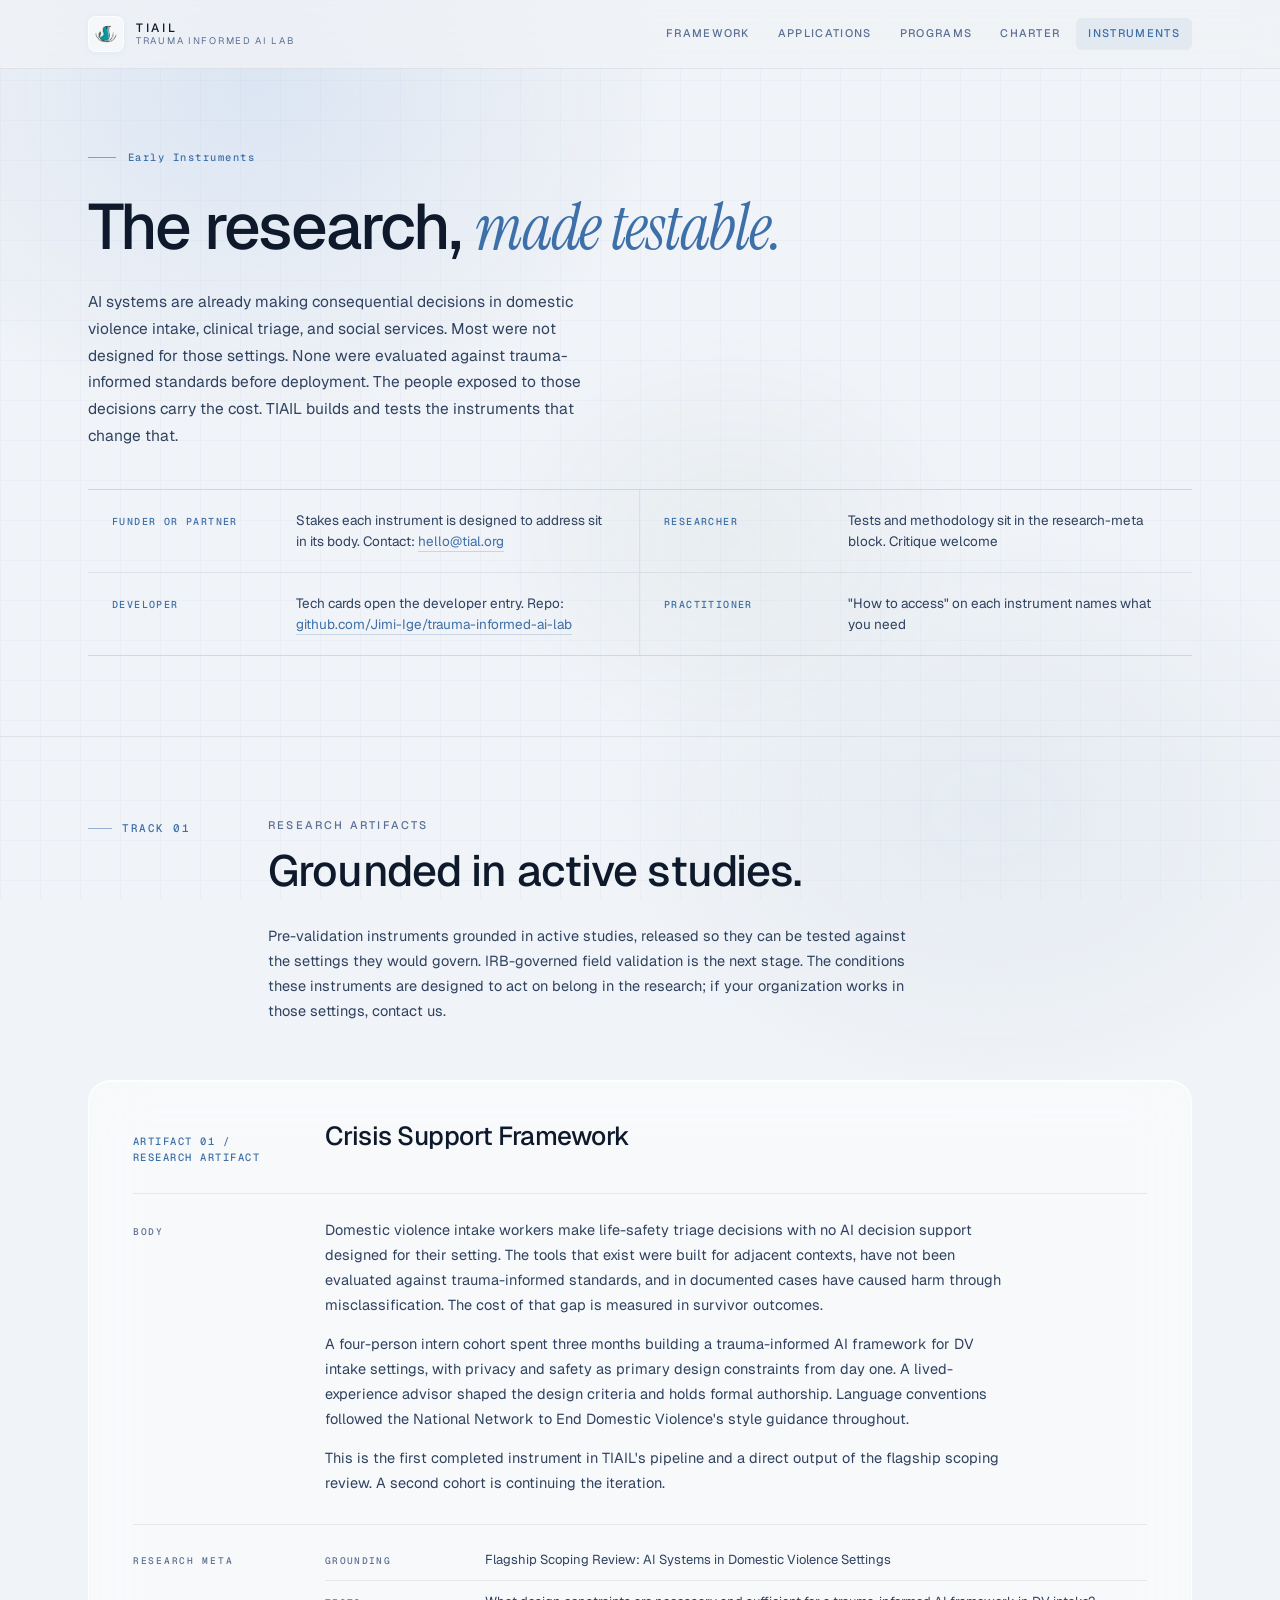
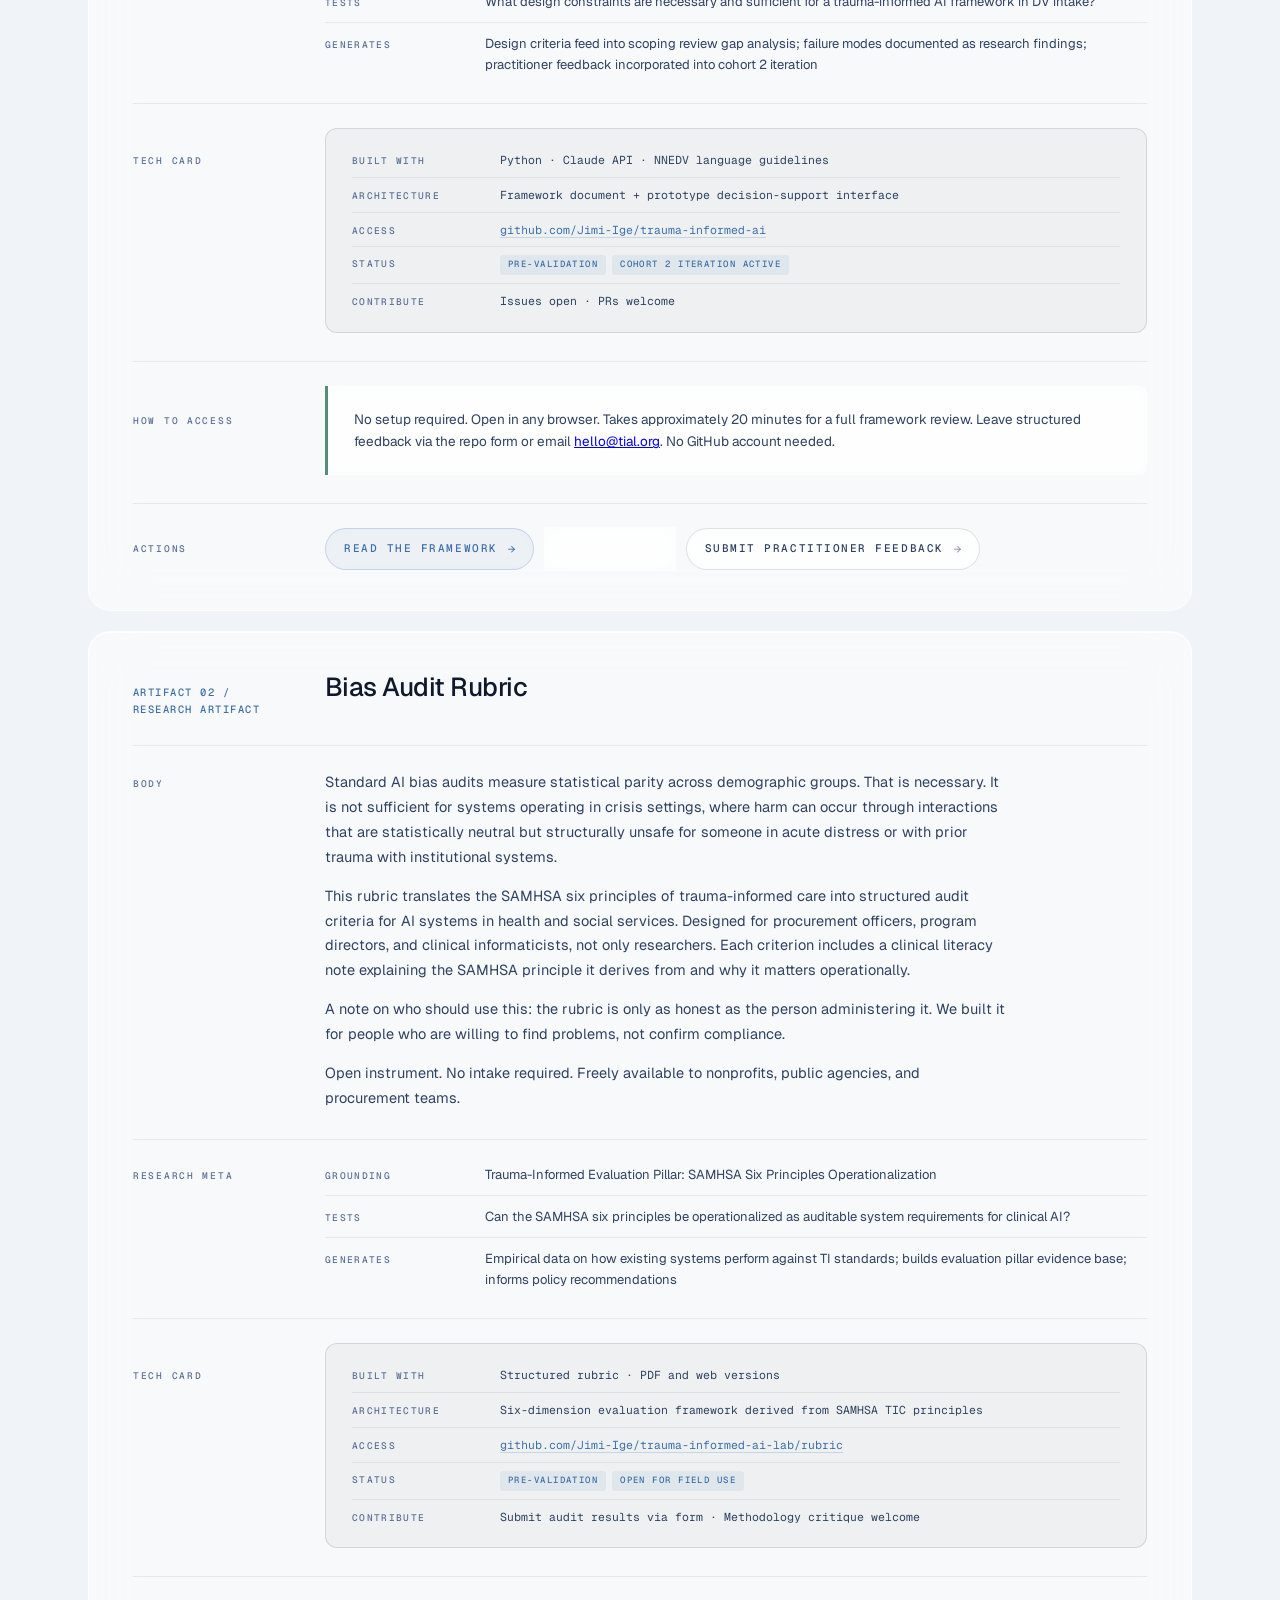
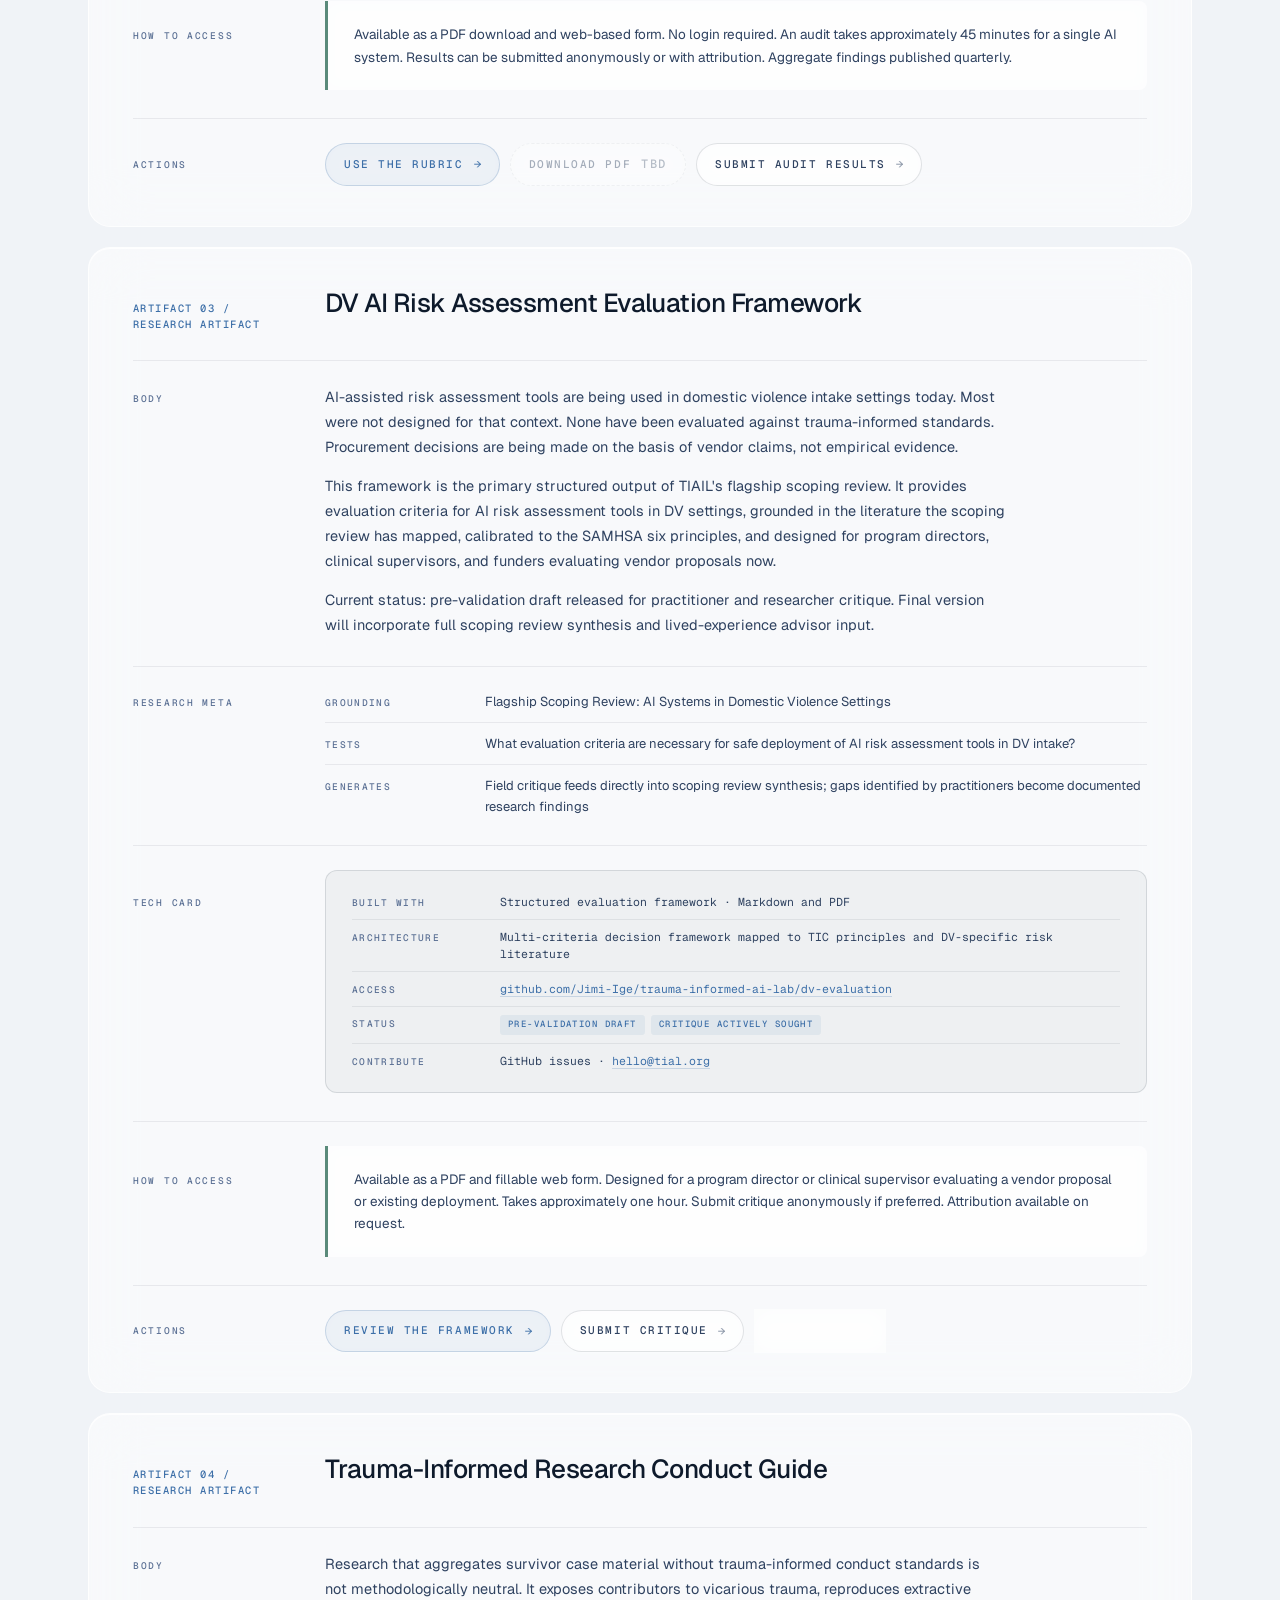
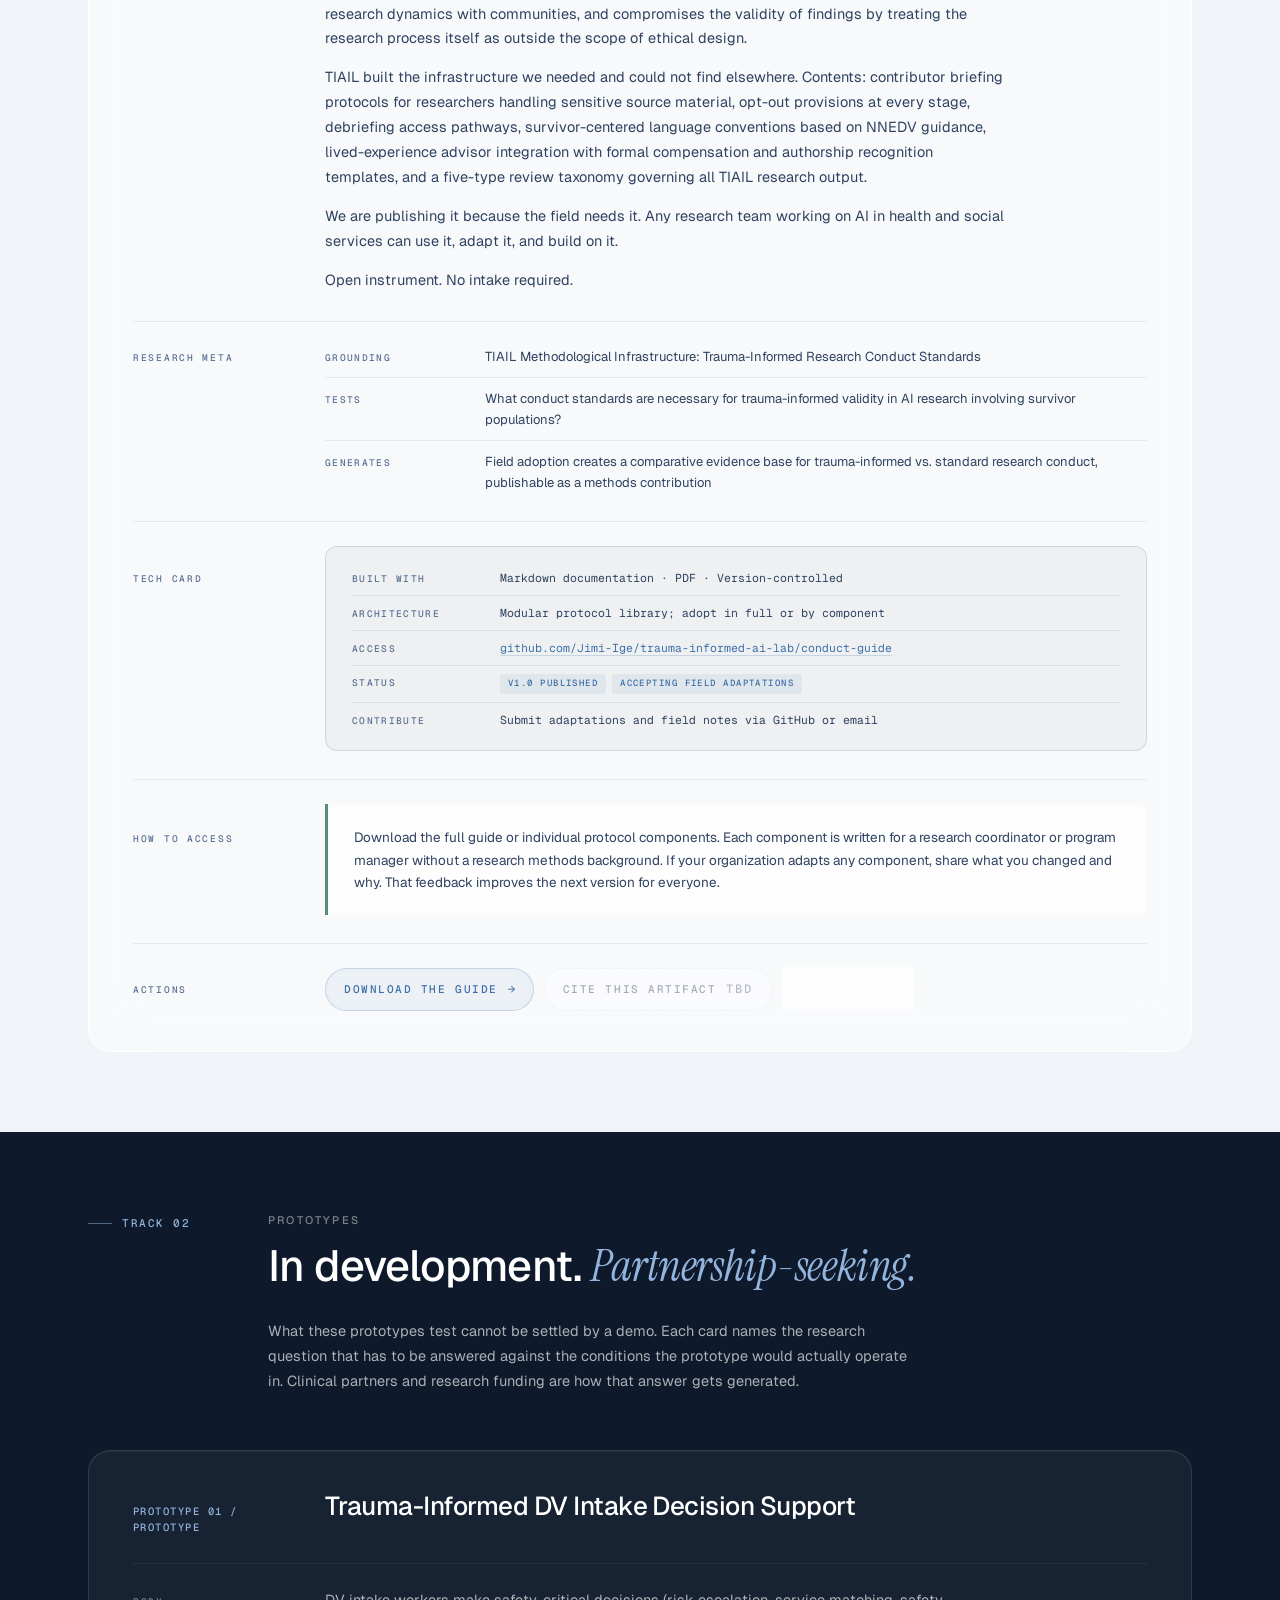
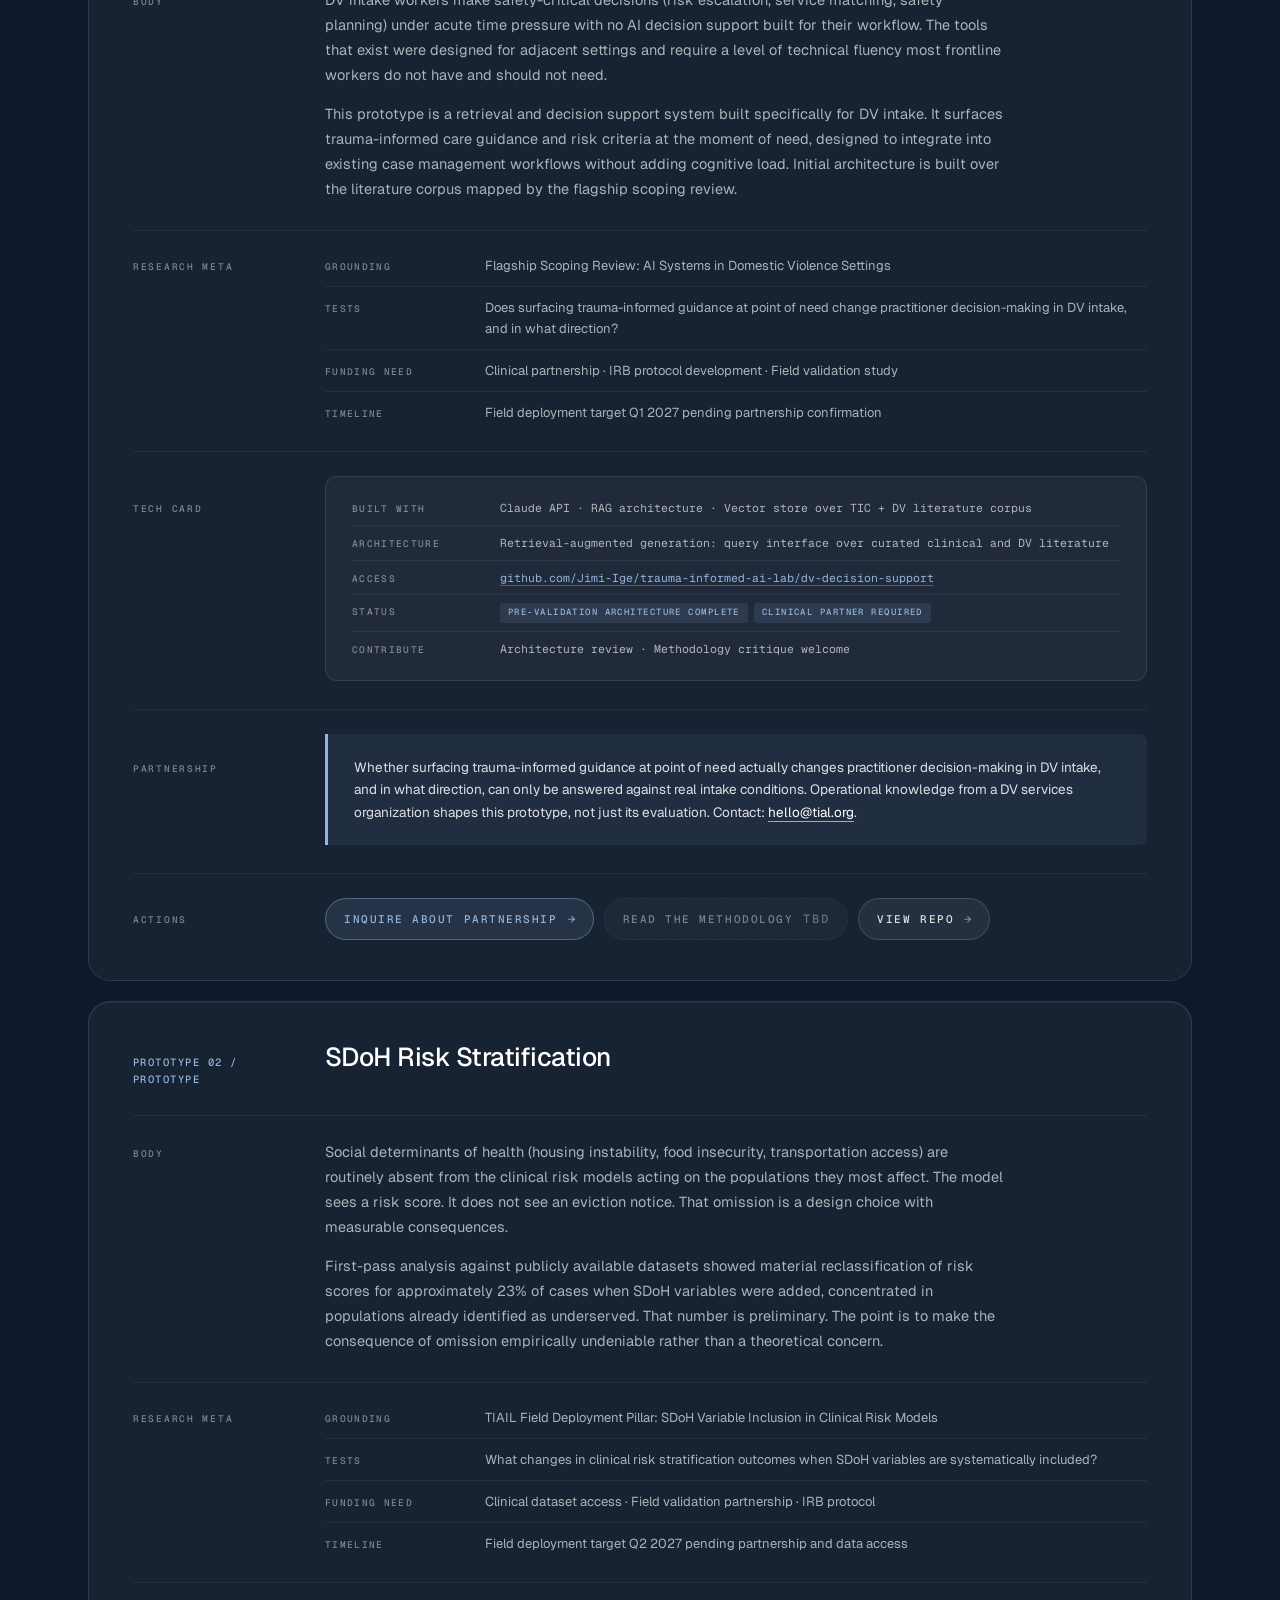
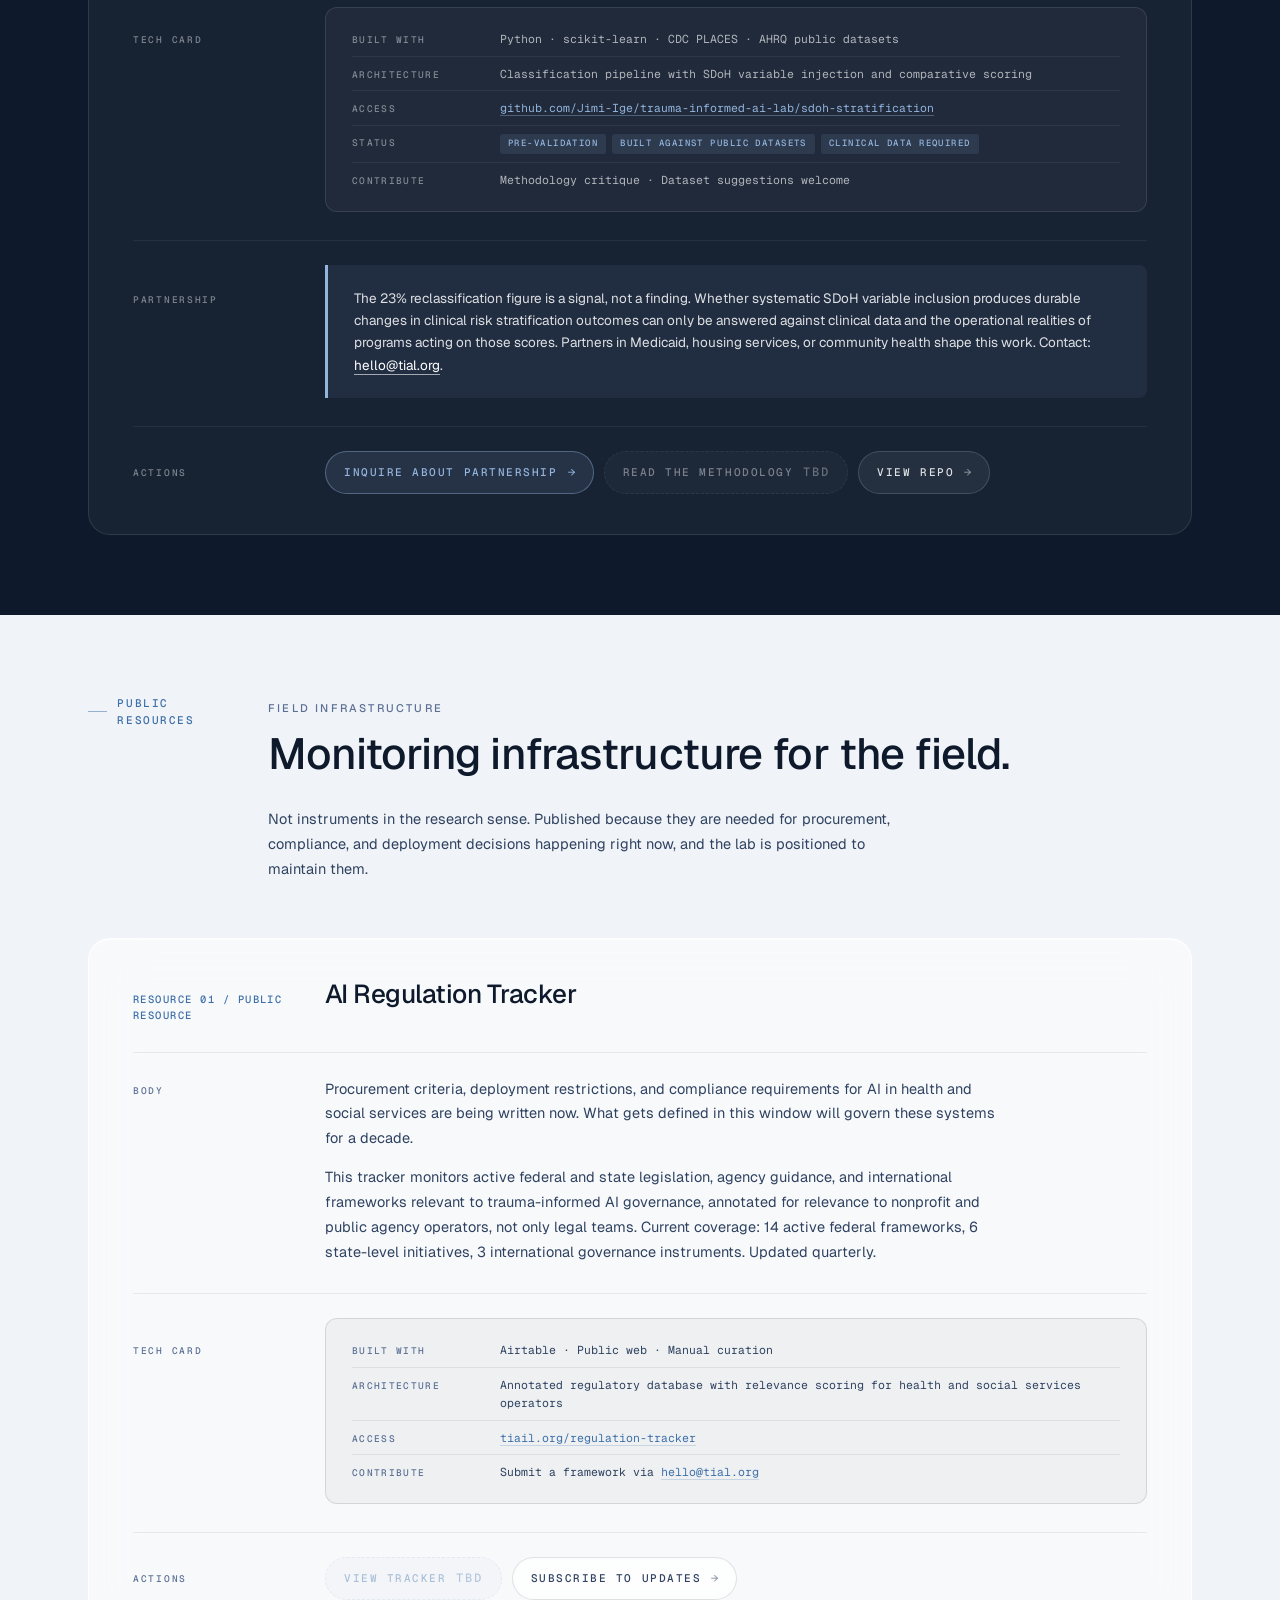
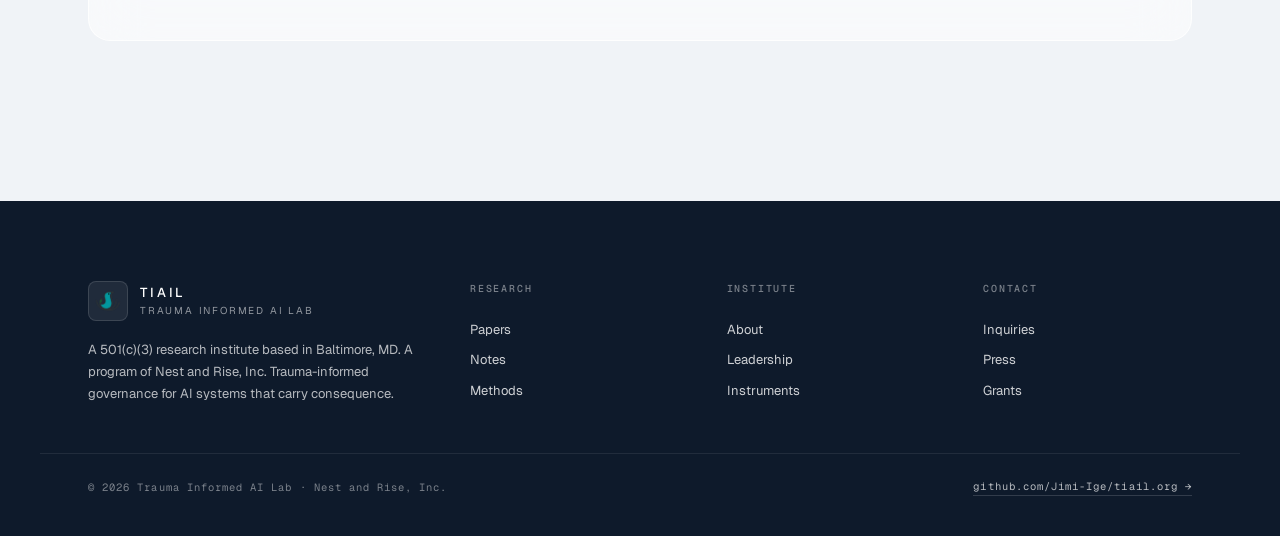
==== commit 952e53d9: "Reframe instruments page from nonprofit-needs to society-needs Voice/framing shift: the page now lea" ====
--- a/early-instruments/index.html
+++ b/early-instruments/index.html
@@ -48,25 +48,25 @@
     <p class="hero-body">
       AI systems are already making consequential decisions in domestic violence intake, clinical
       triage, and social services. Most were not designed for those settings. None were evaluated
-      against trauma-informed standards before deployment. TIAIL builds and tests the instruments
-      that change that.
+      against trauma-informed standards before deployment. The people exposed to those decisions
+      carry the cost. TIAIL builds and tests the instruments that change that.
     </p>
     <div class="audience-routing">
       <div class="audience-row">
         <div class="audience-role">Funder or partner</div>
-        <div class="audience-direction">Read the instrument descriptions and contact <a href="mailto:hello@tial.org">hello@tial.org</a></div>
+        <div class="audience-direction">Stakes each instrument is designed to address sit in its body. Contact: <a href="mailto:hello@tial.org">hello@tial.org</a></div>
       </div>
       <div class="audience-row">
         <div class="audience-role">Researcher</div>
-        <div class="audience-direction">Read the methodology links and submit critique</div>
+        <div class="audience-direction">Tests and methodology sit in the research-meta block. Critique welcome</div>
       </div>
       <div class="audience-row">
         <div class="audience-role">Developer</div>
-        <div class="audience-direction">Jump to the technical cards or go directly to <a href="https://github.com/Jimi-Ige/trauma-informed-ai-lab" target="_blank" rel="noopener">github.com/Jimi-Ige/trauma-informed-ai-lab</a></div>
+        <div class="audience-direction">Tech cards open the developer entry. Repo: <a href="https://github.com/Jimi-Ige/trauma-informed-ai-lab" target="_blank" rel="noopener">github.com/Jimi-Ige/trauma-informed-ai-lab</a></div>
       </div>
       <div class="audience-row">
         <div class="audience-role">Practitioner</div>
-        <div class="audience-direction">Look for the "How to access" block on each instrument</div>
+        <div class="audience-direction">"How to access" on each instrument names what you need</div>
       </div>
     </div>
   </div>
@@ -81,9 +81,10 @@
         <div class="sec-label">Research Artifacts</div>
         <h2 class="sec-title">Grounded in active studies.</h2>
         <div class="sec-intro">
-          Pre-validation instruments grounded in active studies, released for review, critique, and
-          citation. IRB-governed field validation is the next stage for each. If your organization
-          is a potential clinical or field partner, contact us.
+          Pre-validation instruments grounded in active studies, released so they can be tested
+          against the settings they would govern. IRB-governed field validation is the next stage.
+          The conditions these instruments are designed to act on belong in the research; if your
+          organization works in those settings, contact us.
         </div>
       </div>
     </div>
@@ -413,9 +414,9 @@
         <div class="sec-label">Prototypes</div>
         <h2 class="sec-title">In development. <em>Partnership-seeking.</em></h2>
         <div class="sec-intro">
-          Pre-validation prototypes seeking clinical partners and research funding to advance to
-          field validation. We are naming the research question each prototype is designed to
-          test, because that is what a partnership conversation should start with, not a demo.
+          What these prototypes test cannot be settled by a demo. Each card names the research
+          question that has to be answered against the conditions the prototype would actually
+          operate in. Clinical partners and research funding are how that answer gets generated.
         </div>
       </div>
     </div>
@@ -489,7 +490,7 @@
         <div class="instrument-row">
           <div class="instrument-gutter-label">Partnership</div>
           <div class="partnership-callout">
-            <p class="partnership-text">Not yet available for field use. We are seeking a DV services organization to partner on field validation. Practitioner input at this stage shapes the prototype, not just the evaluation. Contact us at <a href="mailto:hello@tial.org">hello@tial.org</a>.</p>
+            <p class="partnership-text">Whether surfacing trauma-informed guidance at point of need actually changes practitioner decision-making in DV intake, and in what direction, can only be answered against real intake conditions. Operational knowledge from a DV services organization shapes this prototype, not just its evaluation. Contact: <a href="mailto:hello@tial.org">hello@tial.org</a>.</p>
           </div>
         </div>
         <div class="instrument-row">
@@ -570,7 +571,7 @@
         <div class="instrument-row">
           <div class="instrument-gutter-label">Partnership</div>
           <div class="partnership-callout">
-            <p class="partnership-text">Not yet available for clinical deployment. Seeking a partner in Medicaid, housing services, or community health. The research question gets sharper with your operational knowledge in the room. Contact us at <a href="mailto:hello@tial.org">hello@tial.org</a>.</p>
+            <p class="partnership-text">The 23% reclassification figure is a signal, not a finding. Whether systematic SDoH variable inclusion produces durable changes in clinical risk stratification outcomes can only be answered against clinical data and the operational realities of programs acting on those scores. Partners in Medicaid, housing services, or community health shape this work. Contact: <a href="mailto:hello@tial.org">hello@tial.org</a>.</p>
           </div>
         </div>
         <div class="instrument-row">
@@ -596,8 +597,9 @@
         <div class="sec-label">Field infrastructure</div>
         <h2 class="sec-title">Monitoring infrastructure for the field.</h2>
         <div class="sec-intro">
-          Not instruments in the research sense. Published here because the field needs them and
-          TIAIL is positioned to maintain them.
+          Not instruments in the research sense. Published because they are needed for
+          procurement, compliance, and deployment decisions happening right now, and the lab is
+          positioned to maintain them.
         </div>
       </div>
     </div>
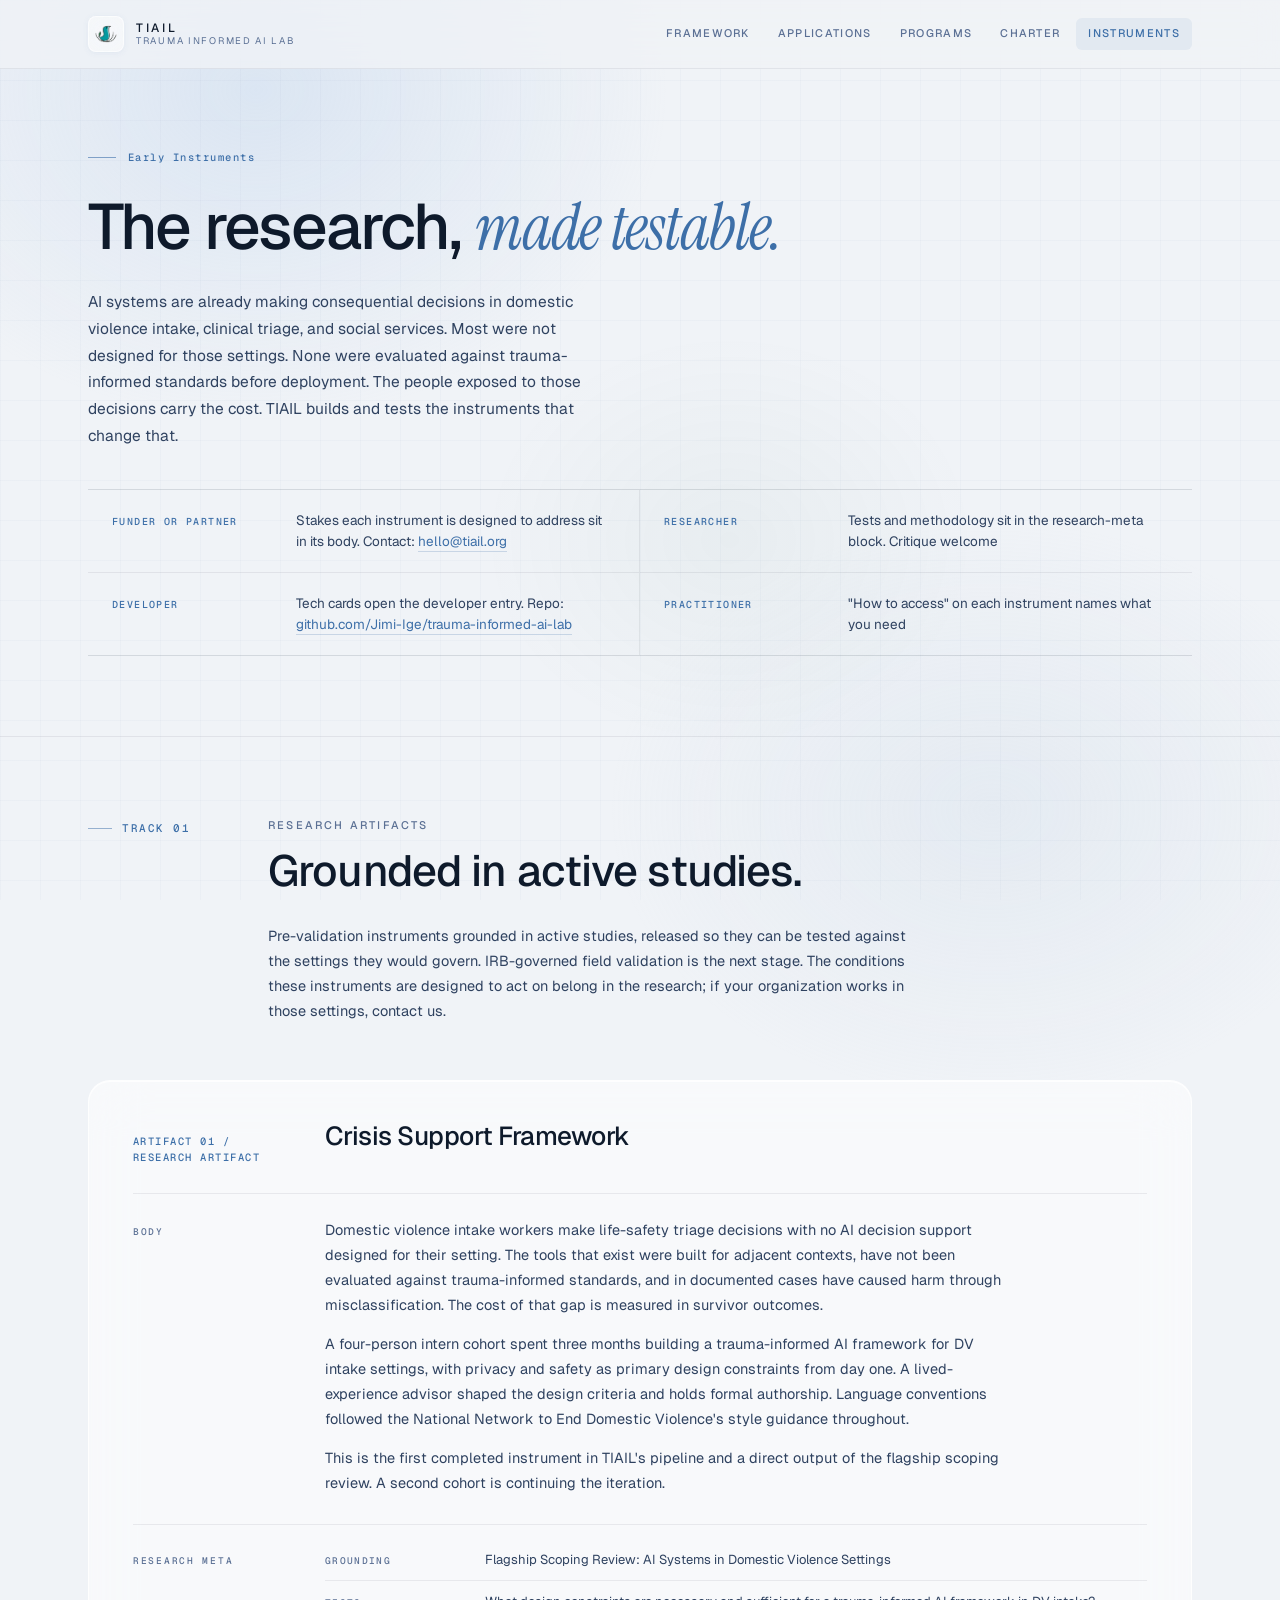
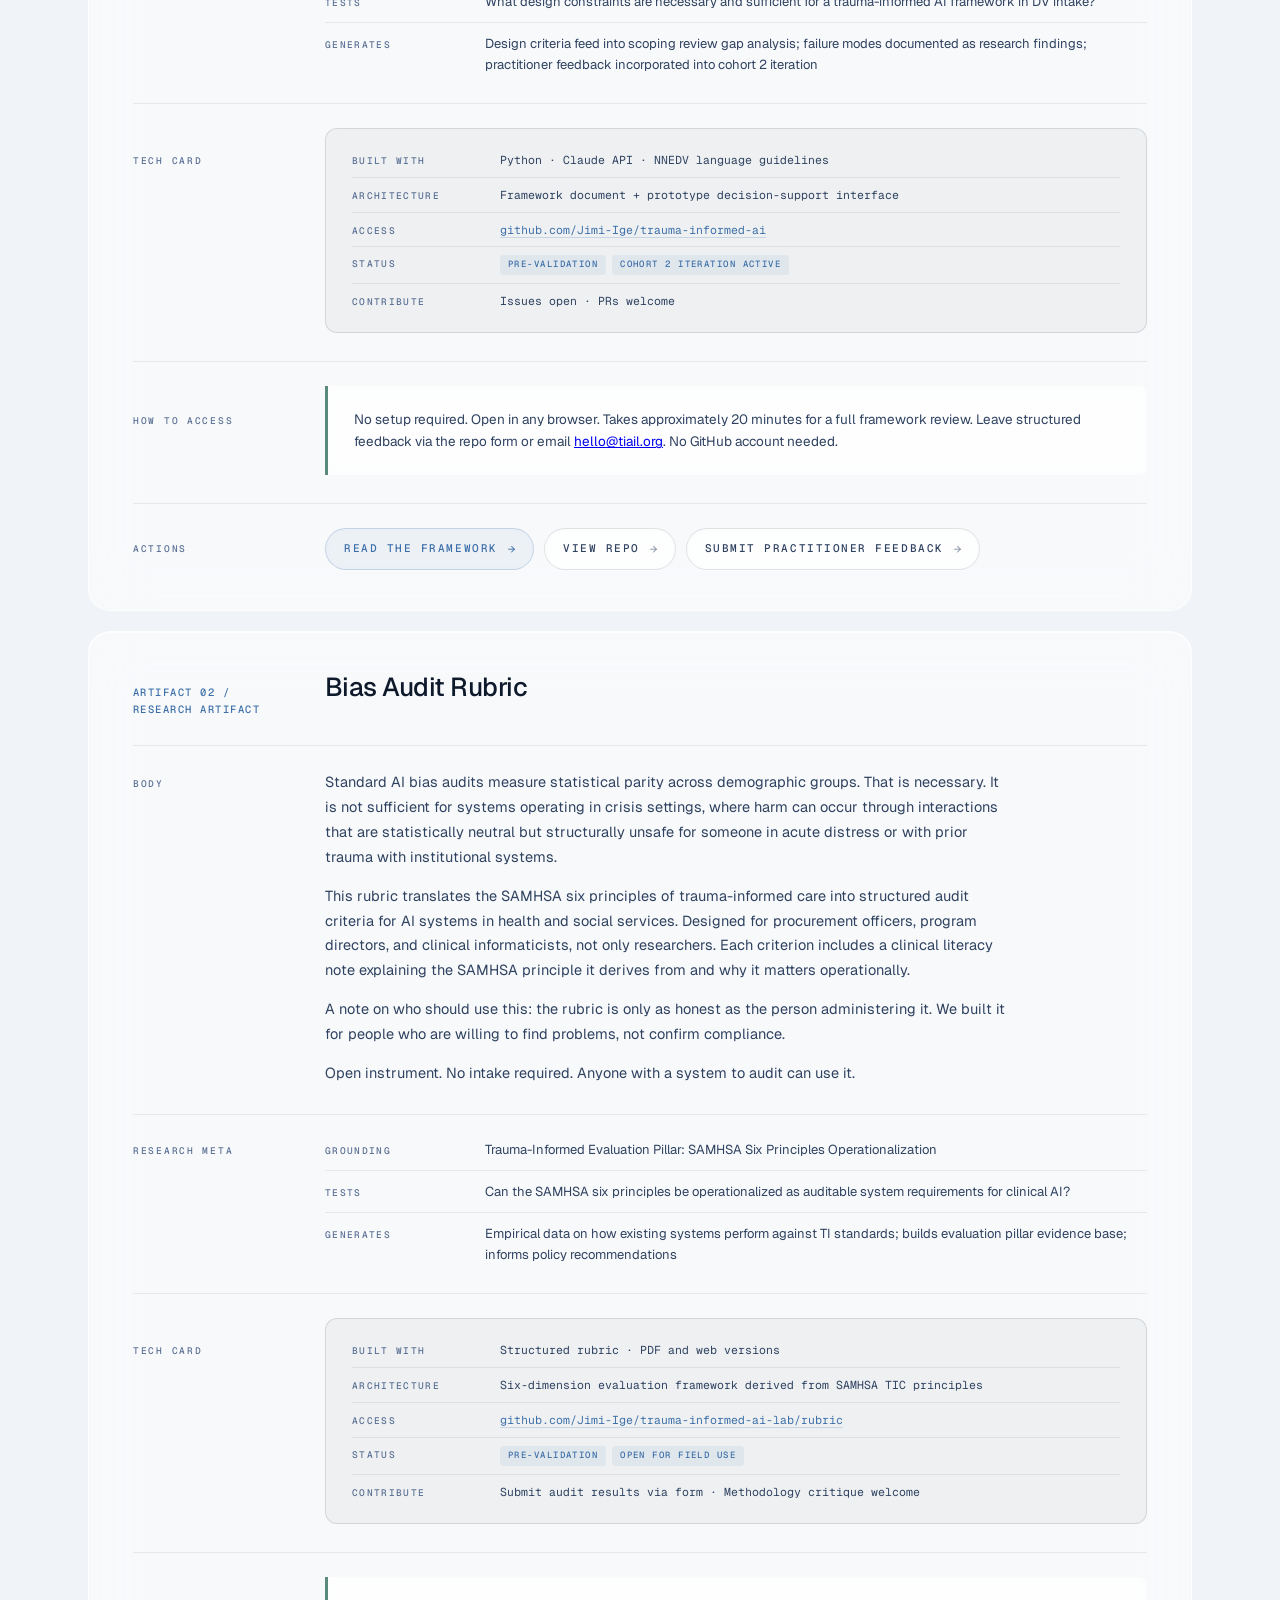
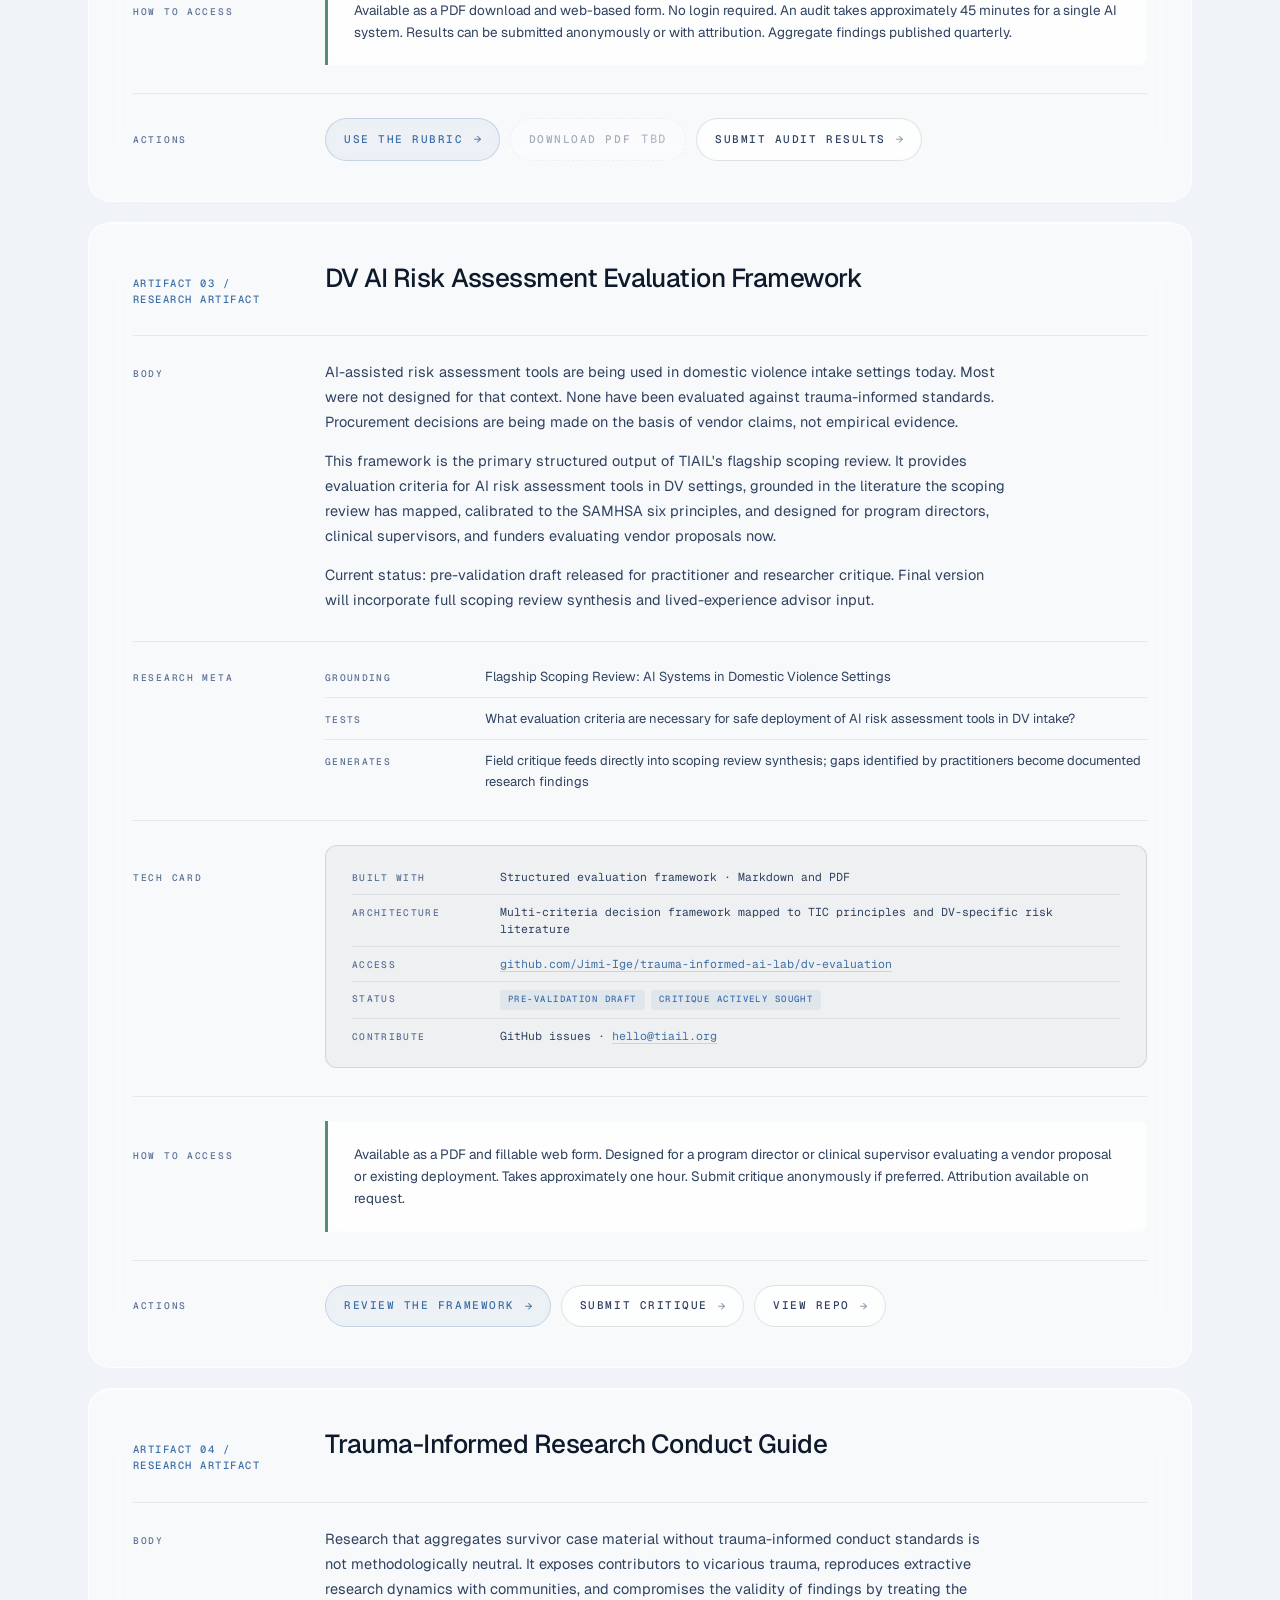
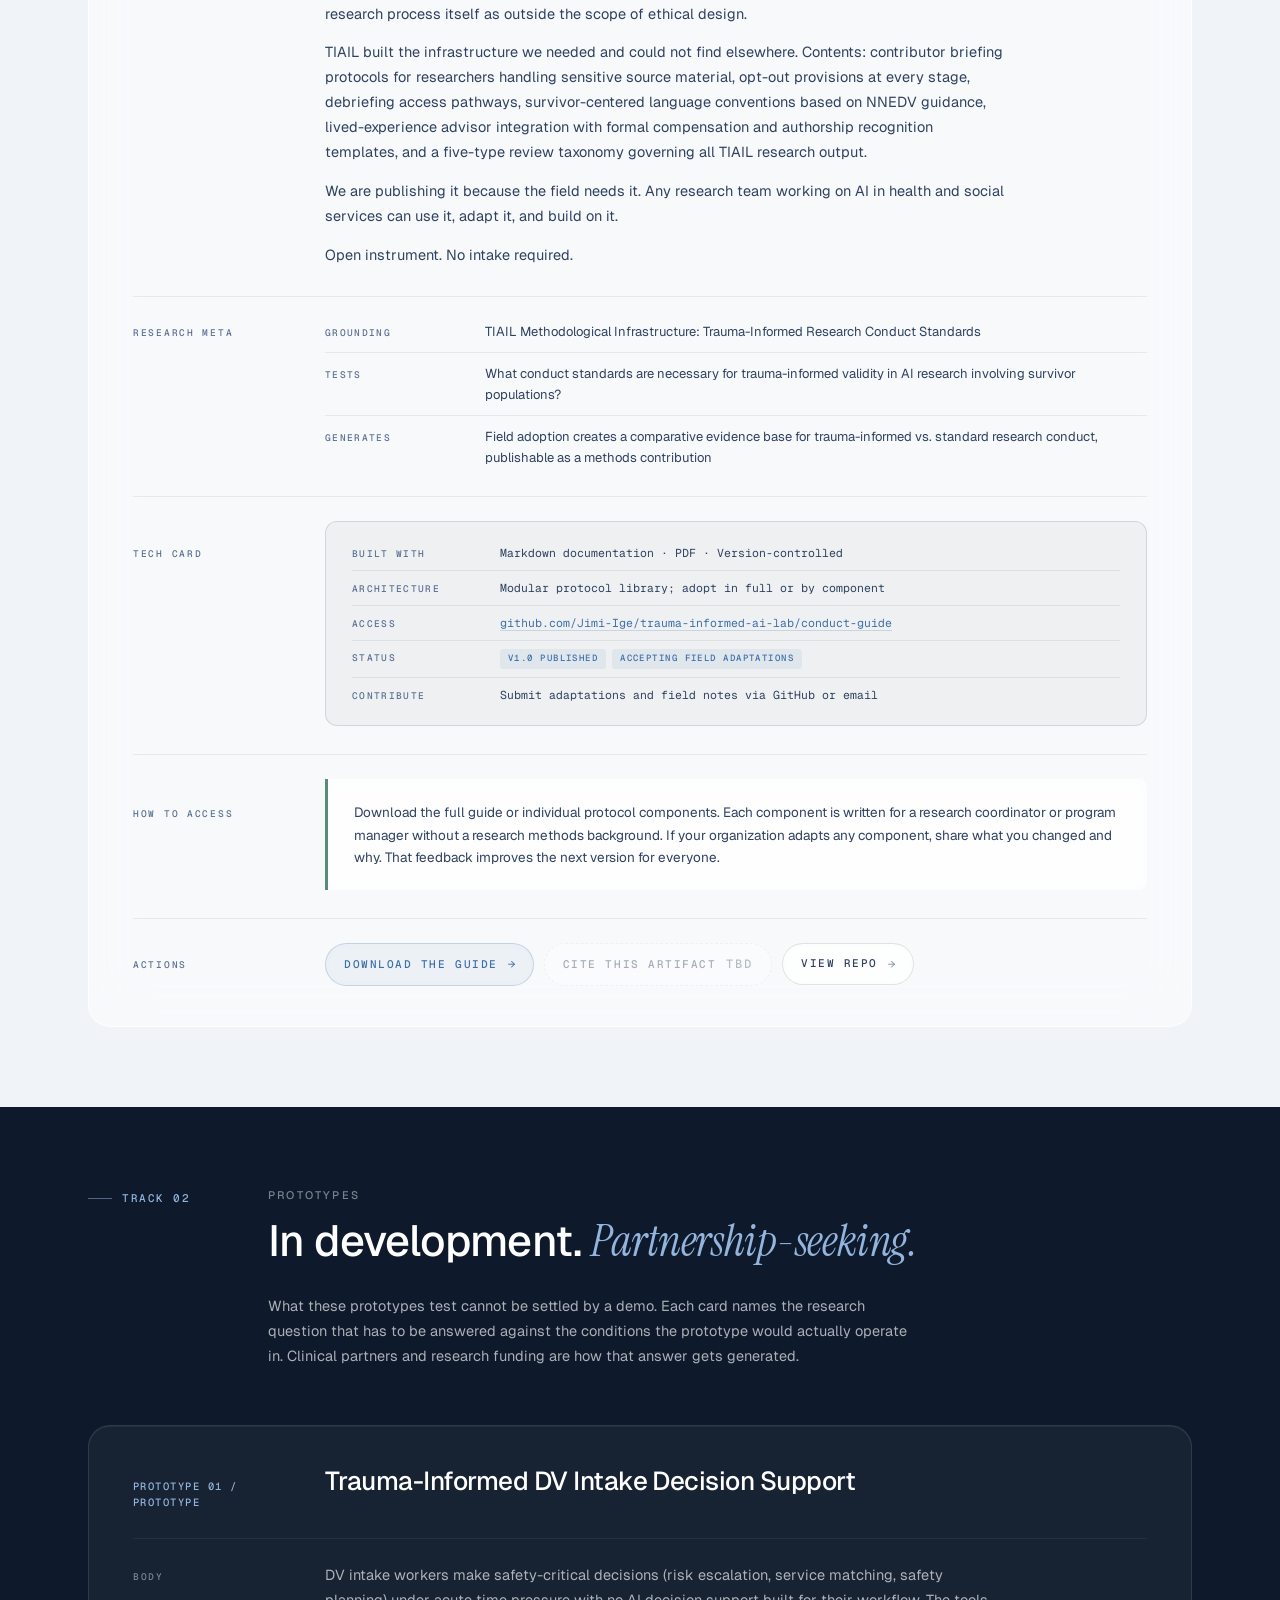
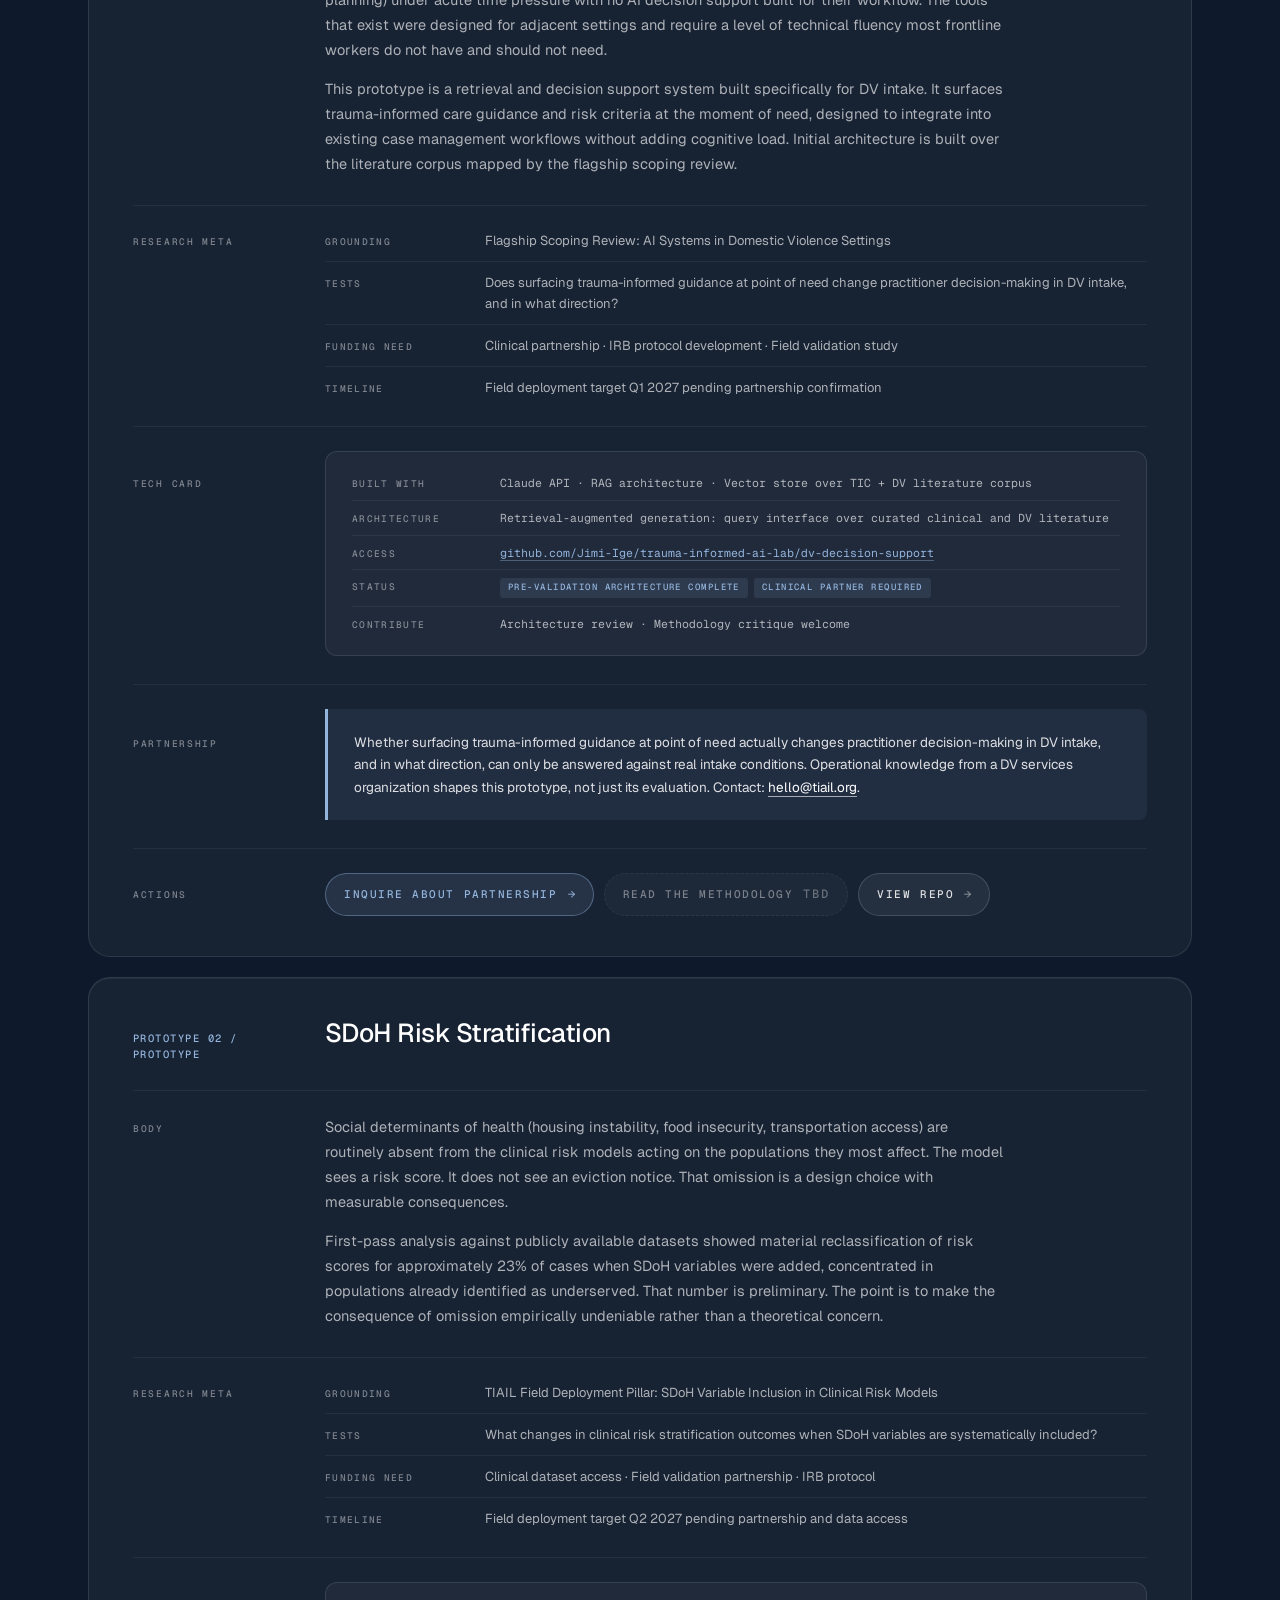
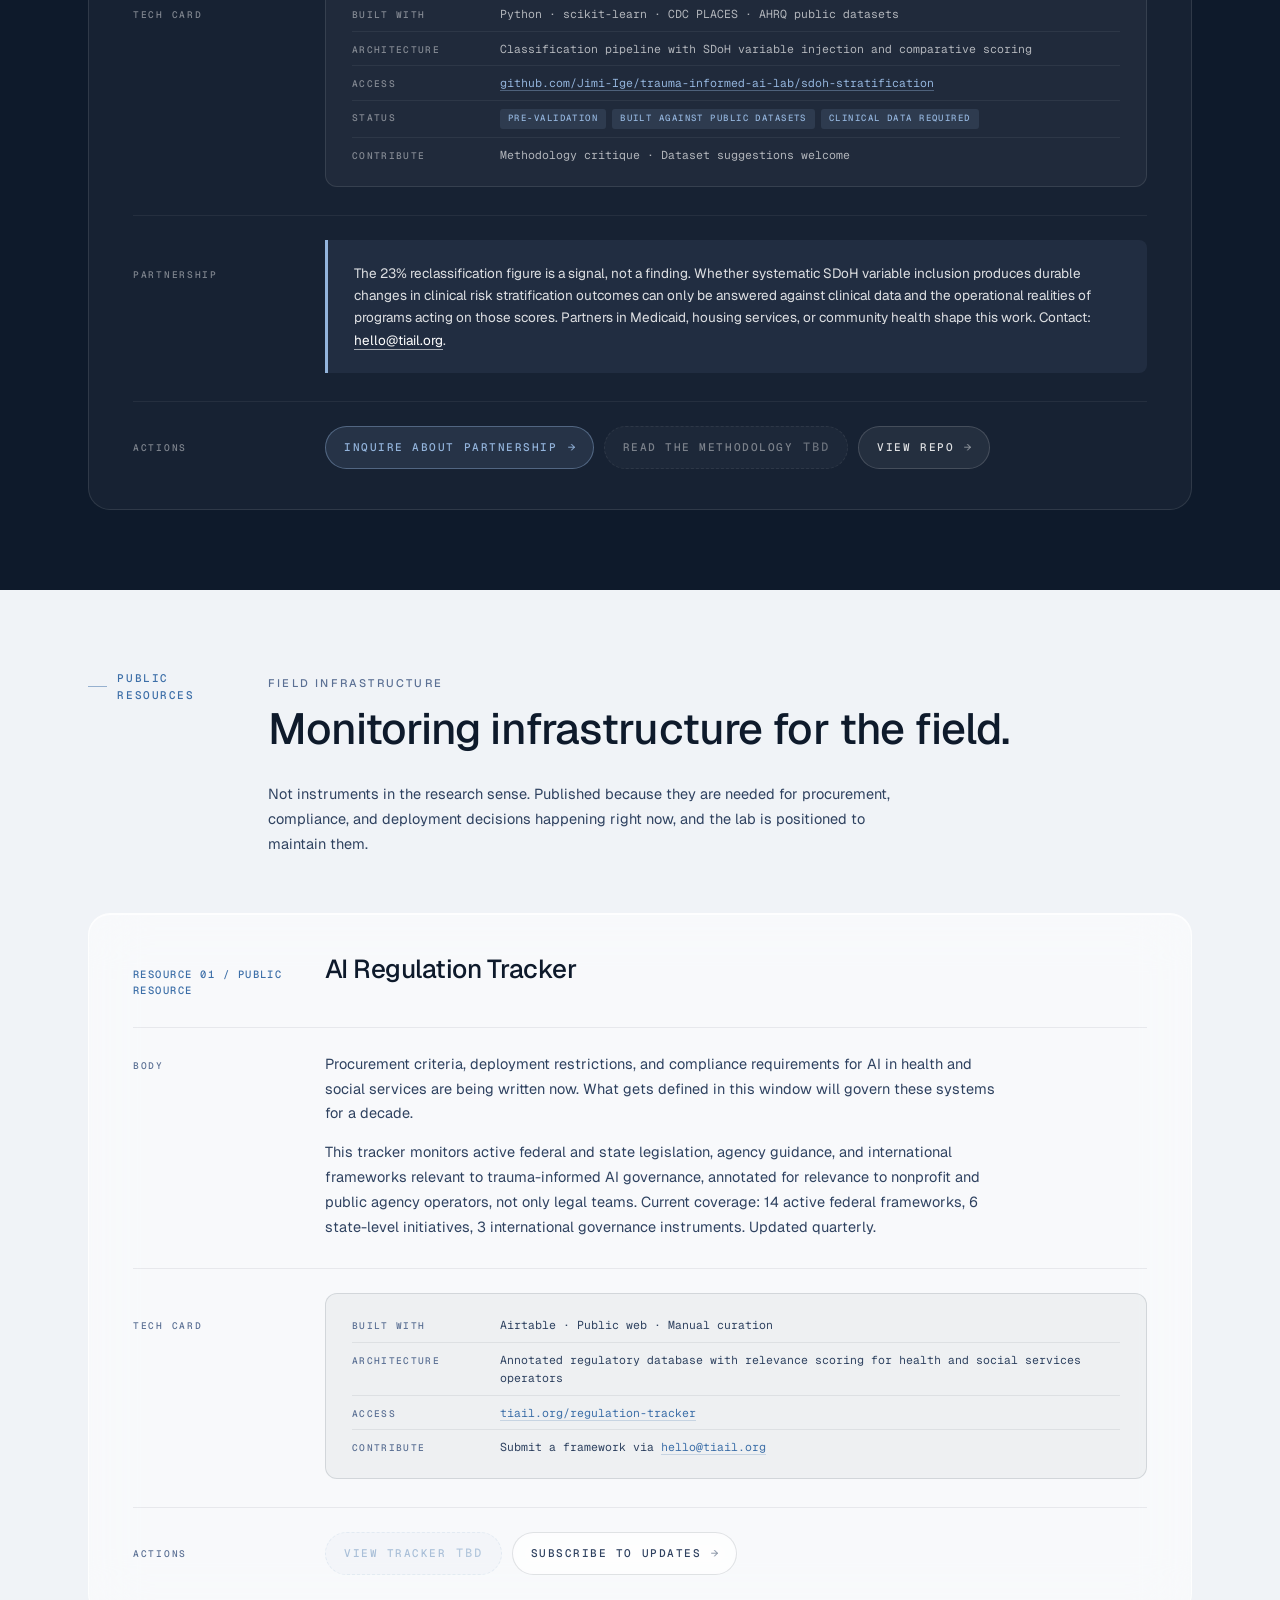
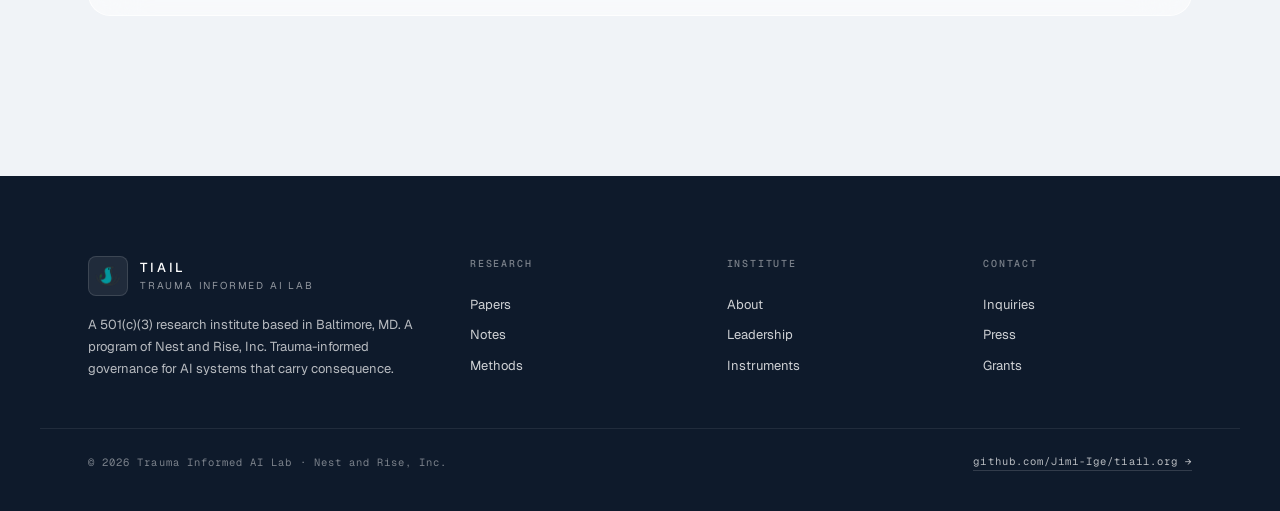
==== commit a9db604c: "Email correction (tiail.org) and Artifact 02 audience reframe Two fixes:  - Email correction: every " ====
--- a/early-instruments/index.html
+++ b/early-instruments/index.html
@@ -54,7 +54,7 @@
     <div class="audience-routing">
       <div class="audience-row">
         <div class="audience-role">Funder or partner</div>
-        <div class="audience-direction">Stakes each instrument is designed to address sit in its body. Contact: <a href="mailto:hello@tial.org">hello@tial.org</a></div>
+        <div class="audience-direction">Stakes each instrument is designed to address sit in its body. Contact: <a href="mailto:hello@tiail.org">hello@tiail.org</a></div>
       </div>
       <div class="audience-row">
         <div class="audience-role">Researcher</div>
@@ -155,7 +155,7 @@
         <div class="instrument-row">
           <div class="instrument-gutter-label">How to access</div>
           <div class="practitioner-block">
-            <p class="practitioner-text">No setup required. Open in any browser. Takes approximately 20 minutes for a full framework review. Leave structured feedback via the repo form or email <a href="mailto:hello@tial.org">hello@tial.org</a>. No GitHub account needed.</p>
+            <p class="practitioner-text">No setup required. Open in any browser. Takes approximately 20 minutes for a full framework review. Leave structured feedback via the repo form or email <a href="mailto:hello@tiail.org">hello@tiail.org</a>. No GitHub account needed.</p>
           </div>
         </div>
         <div class="instrument-row">
@@ -163,7 +163,7 @@
           <div class="cta-row">
             <a class="cta-btn primary" href="https://github.com/Jimi-Ige/trauma-informed-ai" target="_blank" rel="noopener">Read the framework</a>
             <a class="cta-btn" href="https://github.com/Jimi-Ige/trauma-informed-ai" target="_blank" rel="noopener">View repo</a>
-            <a class="cta-btn" href="mailto:hello@tial.org">Submit practitioner feedback</a>
+            <a class="cta-btn" href="mailto:hello@tiail.org">Submit practitioner feedback</a>
           </div>
         </div>
       </article>
@@ -180,7 +180,7 @@
             <p>Standard AI bias audits measure statistical parity across demographic groups. That is necessary. It is not sufficient for systems operating in crisis settings, where harm can occur through interactions that are statistically neutral but structurally unsafe for someone in acute distress or with prior trauma with institutional systems.</p>
             <p>This rubric translates the SAMHSA six principles of trauma-informed care into structured audit criteria for AI systems in health and social services. Designed for procurement officers, program directors, and clinical informaticists, not only researchers. Each criterion includes a clinical literacy note explaining the SAMHSA principle it derives from and why it matters operationally.</p>
             <p>A note on who should use this: the rubric is only as honest as the person administering it. We built it for people who are willing to find problems, not confirm compliance.</p>
-            <p>Open instrument. No intake required. Freely available to nonprofits, public agencies, and procurement teams.</p>
+            <p>Open instrument. No intake required. Anyone with a system to audit can use it.</p>
           </div>
         </div>
         <div class="instrument-row">
@@ -241,7 +241,7 @@
           <div class="cta-row">
             <a class="cta-btn primary" href="https://github.com/Jimi-Ige/trauma-informed-ai-lab/rubric" target="_blank" rel="noopener">Use the rubric</a>
             <a class="cta-btn disabled" href="[PDF link]" aria-disabled="true">Download PDF</a>
-            <a class="cta-btn" href="mailto:hello@tial.org">Submit audit results</a>
+            <a class="cta-btn" href="mailto:hello@tiail.org">Submit audit results</a>
           </div>
         </div>
       </article>
@@ -303,7 +303,7 @@
             </div>
             <div class="tech-row">
               <div class="tech-label">Contribute</div>
-              <div class="tech-value">GitHub issues · <a href="mailto:hello@tial.org">hello@tial.org</a></div>
+              <div class="tech-value">GitHub issues · <a href="mailto:hello@tiail.org">hello@tiail.org</a></div>
             </div>
           </div>
         </div>
@@ -317,7 +317,7 @@
           <div class="instrument-gutter-label">Actions</div>
           <div class="cta-row">
             <a class="cta-btn primary" href="https://github.com/Jimi-Ige/trauma-informed-ai-lab/dv-evaluation" target="_blank" rel="noopener">Review the framework</a>
-            <a class="cta-btn" href="mailto:hello@tial.org">Submit critique</a>
+            <a class="cta-btn" href="mailto:hello@tiail.org">Submit critique</a>
             <a class="cta-btn" href="https://github.com/Jimi-Ige/trauma-informed-ai-lab/dv-evaluation" target="_blank" rel="noopener">View repo</a>
           </div>
         </div>
@@ -490,13 +490,13 @@
         <div class="instrument-row">
           <div class="instrument-gutter-label">Partnership</div>
           <div class="partnership-callout">
-            <p class="partnership-text">Whether surfacing trauma-informed guidance at point of need actually changes practitioner decision-making in DV intake, and in what direction, can only be answered against real intake conditions. Operational knowledge from a DV services organization shapes this prototype, not just its evaluation. Contact: <a href="mailto:hello@tial.org">hello@tial.org</a>.</p>
+            <p class="partnership-text">Whether surfacing trauma-informed guidance at point of need actually changes practitioner decision-making in DV intake, and in what direction, can only be answered against real intake conditions. Operational knowledge from a DV services organization shapes this prototype, not just its evaluation. Contact: <a href="mailto:hello@tiail.org">hello@tiail.org</a>.</p>
           </div>
         </div>
         <div class="instrument-row">
           <div class="instrument-gutter-label">Actions</div>
           <div class="cta-row">
-            <a class="cta-btn primary" href="mailto:hello@tial.org">Inquire about partnership</a>
+            <a class="cta-btn primary" href="mailto:hello@tiail.org">Inquire about partnership</a>
             <a class="cta-btn disabled" href="[methodology link]" aria-disabled="true">Read the methodology</a>
             <a class="cta-btn" href="https://github.com/Jimi-Ige/trauma-informed-ai-lab/dv-decision-support" target="_blank" rel="noopener">View repo</a>
           </div>
@@ -571,13 +571,13 @@
         <div class="instrument-row">
           <div class="instrument-gutter-label">Partnership</div>
           <div class="partnership-callout">
-            <p class="partnership-text">The 23% reclassification figure is a signal, not a finding. Whether systematic SDoH variable inclusion produces durable changes in clinical risk stratification outcomes can only be answered against clinical data and the operational realities of programs acting on those scores. Partners in Medicaid, housing services, or community health shape this work. Contact: <a href="mailto:hello@tial.org">hello@tial.org</a>.</p>
+            <p class="partnership-text">The 23% reclassification figure is a signal, not a finding. Whether systematic SDoH variable inclusion produces durable changes in clinical risk stratification outcomes can only be answered against clinical data and the operational realities of programs acting on those scores. Partners in Medicaid, housing services, or community health shape this work. Contact: <a href="mailto:hello@tiail.org">hello@tiail.org</a>.</p>
           </div>
         </div>
         <div class="instrument-row">
           <div class="instrument-gutter-label">Actions</div>
           <div class="cta-row">
-            <a class="cta-btn primary" href="mailto:hello@tial.org">Inquire about partnership</a>
+            <a class="cta-btn primary" href="mailto:hello@tiail.org">Inquire about partnership</a>
             <a class="cta-btn disabled" href="[methodology link]" aria-disabled="true">Read the methodology</a>
             <a class="cta-btn" href="https://github.com/Jimi-Ige/trauma-informed-ai-lab/sdoh-stratification" target="_blank" rel="noopener">View repo</a>
           </div>
@@ -636,7 +636,7 @@
             </div>
             <div class="tech-row">
               <div class="tech-label">Contribute</div>
-              <div class="tech-value">Submit a framework via <a href="mailto:hello@tial.org">hello@tial.org</a></div>
+              <div class="tech-value">Submit a framework via <a href="mailto:hello@tiail.org">hello@tiail.org</a></div>
             </div>
           </div>
         </div>
@@ -683,9 +683,9 @@
     </div>
     <div class="footer-col">
       <div class="footer-col-head">Contact</div>
-      <a href="mailto:hello@tial.org">Inquiries</a>
-      <a href="mailto:hello@tial.org">Press</a>
-      <a href="mailto:hello@tial.org">Grants</a>
+      <a href="mailto:hello@tiail.org">Inquiries</a>
+      <a href="mailto:hello@tiail.org">Press</a>
+      <a href="mailto:hello@tiail.org">Grants</a>
     </div>
   </div>
   <div class="footer-bottom">
